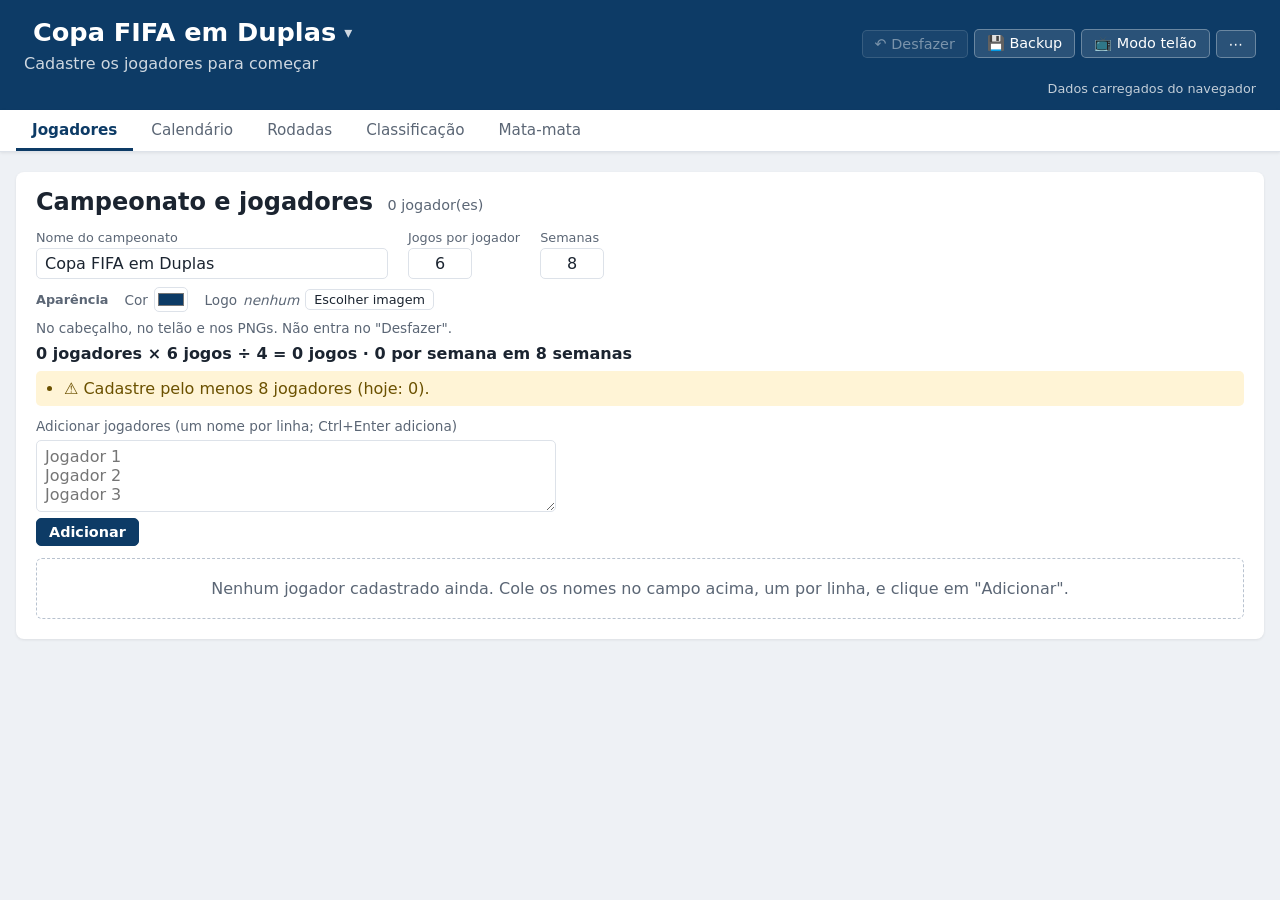
==== index.html @ f1e504e2 "Add per-edition appearance (color and logo) and championship templates Co-Authored-By: Claude Opus 5" ====
<!DOCTYPE html>
<html lang="pt-BR">
<head>
  <meta charset="UTF-8">
  <meta name="viewport" content="width=device-width, initial-scale=1">
  <title>Copa FIFA em Duplas</title>
  <link rel="stylesheet" href="css/style.css">
</head>
<body>
  <header class="topo">
    <img id="logo-campeonato" class="logo-campeonato" alt="" hidden>
    <div class="topo-titulo">
      <details class="menu menu-campeonatos" id="menu-campeonatos">
        <summary title="Trocar de campeonato, criar um novo ou gerenciar os guardados">
          <h1 id="titulo-campeonato">Copa FIFA em Duplas</h1><span class="seta" aria-hidden="true">▾</span>
        </summary>
        <div class="menu-itens" id="itens-campeonatos"></div>
      </details>
      <p class="subtitulo" id="subtitulo-campeonato"></p>
    </div>
    <nav class="barra-acoes" aria-label="Ações">
      <button type="button" id="btn-desfazer" title="Desfazer a última alteração (Ctrl+Z)">↶ Desfazer</button>
      <details class="menu" id="menu-backup">
        <summary title="Exportar ou importar o backup em JSON">💾 Backup</summary>
        <div class="menu-itens">
          <button type="button" id="btn-exportar" title="Baixar um backup em JSON">⬇ Exportar backup (JSON)</button>
          <button type="button" id="btn-importar" title="Restaurar um backup em JSON ou criar um campeonato a partir de um modelo">⬆ Importar backup (JSON)</button>
        </div>
      </details>
      <input type="file" id="arquivo-importar" accept=".json,application/json" hidden>
      <button type="button" id="btn-telao" title="Tela cheia para a TV, alternando as telas a cada 15 s">📺 Modo telão</button>
      <details class="menu" id="menu-mais">
        <summary title="Mais ações" aria-label="Mais ações">⋯</summary>
        <div class="menu-itens">
          <button type="button" id="btn-png-classificacao" title="Baixar a classificação como imagem (1080 px) para o grupo">🖼 PNG da classificação</button>
          <button type="button" id="btn-png-mata-mata" title="Baixar o chaveamento como imagem (1080 px) para o grupo">🖼 PNG do mata-mata</button>
          <hr>
          <button type="button" id="btn-resetar" class="perigo" title="Apagar o campeonato inteiro e começar de novo">⟲ Resetar campeonato</button>
        </div>
      </details>
    </nav>
    <p id="status-salvamento" class="status-salvamento" aria-live="polite"></p>
  </header>

  <nav class="abas" aria-label="Etapas do campeonato">
    <div class="abas-lista" role="tablist">
      <button type="button" role="tab" class="aba-btn" id="aba-btn-jogadores" aria-controls="aba-jogadores" data-aba="jogadores" title="Atalho: tecla 1">
        Jogadores<span class="indicador" id="indicador-jogadores"></span></button>
      <button type="button" role="tab" class="aba-btn" id="aba-btn-calendario" aria-controls="aba-calendario" data-aba="calendario" title="Atalho: tecla 2">
        Calendário<span class="indicador" id="indicador-calendario"></span></button>
      <button type="button" role="tab" class="aba-btn" id="aba-btn-rodadas" aria-controls="aba-rodadas" data-aba="rodadas" title="Atalho: tecla 3">
        Rodadas<span class="indicador" id="indicador-rodadas"></span></button>
      <button type="button" role="tab" class="aba-btn" id="aba-btn-classificacao" aria-controls="aba-classificacao" data-aba="classificacao" title="Atalho: tecla 4">
        Classificação<span class="indicador" id="indicador-classificacao"></span></button>
      <button type="button" role="tab" class="aba-btn" id="aba-btn-mata-mata" aria-controls="aba-mata-mata" data-aba="mata-mata" title="Atalho: tecla 5">
        Mata-mata<span class="indicador" id="indicador-mata-mata"></span></button>
    </div>
  </nav>

  <div id="avisos" class="avisos" aria-live="assertive"></div>
  <div id="lembrete-backup" class="lembrete-backup" hidden></div>

  <main class="painel">
    <section id="aba-jogadores" class="aba" role="tabpanel" aria-labelledby="aba-btn-jogadores" hidden>
      <section id="tela-jogadores" class="tela">
        <div class="tela-cabecalho">
          <h2>Campeonato e jogadores <span id="resumo-jogadores" class="contador"></span></h2>
        </div>
        <div id="conteudo-jogadores"></div>
      </section>
    </section>

    <section id="aba-calendario" class="aba" role="tabpanel" aria-labelledby="aba-btn-calendario" hidden>
      <section id="tela-calendario" class="tela">
        <div class="tela-cabecalho">
          <h2>Calendário <span id="resumo-calendario" class="contador"></span></h2>
        </div>
        <div id="conteudo-calendario"></div>
      </section>
    </section>

    <section id="aba-rodadas" class="aba aba-rodadas" role="tabpanel" aria-labelledby="aba-btn-rodadas" hidden>
      <section id="tela-jogos" class="tela">
        <div class="tela-cabecalho">
          <h2>Rodadas <span id="contador-jogos" class="contador"></span></h2>
          <p class="legenda">
            Digite o placar e aperte Tab/Enter. 0×0 conta empate, mas vale 0 ponto. "Anular" fecha um jogo sem efeito
            (ex.: W.O. das duas duplas).
          </p>
        </div>
        <div id="navegacao-semanas"></div>
        <div id="lista-jogos" class="lista-jogos"></div>
        <div id="agenda-jogador"></div>
      </section>
      <aside id="painel-top" class="tela painel-top" aria-label="Classificação ao vivo" hidden></aside>
    </section>

    <section id="aba-classificacao" class="aba aba-classificacao" role="tabpanel" aria-labelledby="aba-btn-classificacao" hidden>
      <section id="tela-classificacao" class="tela">
        <div class="tela-cabecalho">
          <h2>Classificação <span id="rotulo-classificacao" class="contador"></span></h2>
          <div id="controle-classificacao"></div>
          <p class="legenda">
            <span class="amostra-classificado"></span> Top 8 vai para a fase final
            · ▲▼ variação em relação à semana anterior
            · ⚖️ empate técnico: use ↑↓ para definir a ordem (confronto direto/sorteio)
          </p>
        </div>
        <div class="tabela-rolagem">
          <table class="classificacao">
            <thead>
              <tr>
                <th class="col-pos">Pos</th>
                <th class="col-var"></th>
                <th class="col-jogador">Jogador</th>
                <th title="Pontos">Pts</th>
                <th title="Vitórias">V</th>
                <th title="Empates">E</th>
                <th title="Derrotas">D</th>
                <th title="Gols pró">GP</th>
                <th title="Gols contra">GC</th>
                <th title="Saldo de gols">SG</th>
                <th title="Jogos disputados">Jogos</th>
              </tr>
            </thead>
            <tbody id="corpo-classificacao"></tbody>
          </table>
        </div>
      </section>

      <section id="tela-em-jogo" class="tela">
        <div class="tela-cabecalho">
          <h2>O que está em jogo <span id="resumo-em-jogo" class="contador"></span></h2>
          <p class="legenda">
            Considera todos os resultados possíveis dos jogos pendentes (vitória, empate com gols, 0×0, derrota),
            comparando pontos e vitórias. Saldo e gols pró só contam entre quem já não joga mais.
          </p>
        </div>
        <div id="conteudo-em-jogo" class="colunas-em-jogo"></div>
      </section>
    </section>

    <section id="aba-campeonatos" class="aba" aria-labelledby="titulo-tela-campeonatos" hidden>
      <section id="tela-campeonatos" class="tela">
        <div class="tela-cabecalho">
          <h2 id="titulo-tela-campeonatos">Campeonatos <span id="resumo-campeonatos" class="contador"></span></h2>
          <p class="legenda">
            Cada edição guarda os seus jogadores, calendário, placares, mata-mata e desfazer. O campeonato aberto vale
            para todas as janelas do app neste navegador (inclusive o telão). Para passar a outra pessoa, exporte o backup.
          </p>
        </div>
        <div id="conteudo-campeonatos"></div>
      </section>
    </section>

    <section id="aba-mata-mata" class="aba" role="tabpanel" aria-labelledby="aba-btn-mata-mata" hidden>
      <section id="tela-mata-mata" class="tela">
        <div class="tela-cabecalho">
          <h2>Mata-mata</h2>
          <p class="legenda">
            Semi 1 = 1º+8º × 2º+7º · Semi 2 = 3º+6º × 4º+5º · sem empate: prorrogação e, se preciso, pênaltis
            · final em melhor de 3 · ✎ troca uma dupla (surpresa da final). Não altera a classificação.
          </p>
        </div>
        <div id="conteudo-mata-mata"></div>
      </section>
    </section>
  </main>

  <div id="telao" class="telao" hidden></div>

  <!-- Scripts clássicos (sem módulos) para funcionar em file://. A ordem importa. -->
  <script src="js/regras.js"></script>
  <script src="js/estado.js"></script>
  <script src="js/campeonatos.js"></script>
  <script src="js/util.js"></script>
  <script src="js/exportar.js"></script>
  <script src="js/telao.js"></script>
  <script src="js/telas/jogadores.js"></script>
  <script src="js/telas/calendario.js"></script>
  <script src="js/telas/rodadas.js"></script>
  <script src="js/telas/classificacao.js"></script>
  <script src="js/telas/em-jogo.js"></script>
  <script src="js/telas/mata-mata.js"></script>
  <script src="js/telas/campeonatos.js"></script>
  <script src="js/ui.js"></script>
</body>
</html>
---- css/style.css ----
/* Cores do app (o telão tem as suas, mais abaixo). O tema escuro segue a configuração do sistema. */
:root {
  color-scheme: light dark;
  --fundo: #eef1f5;
  --superficie: #ffffff;
  --superficie-2: #f1f3f6;      /* campos desabilitados, editor, cartões neutros */
  --superficie-hover: #e9eef5;
  --texto: #1b2430;
  --texto-suave: #5b6675;
  --borda: #dde2e9;
  --borda-forte: #b8c2cf;
  --topo: #0d3b66;              /* fundo do cabeçalho */
  --primaria: #0d3b66;          /* fundo dos botões principais (texto branco) */
  --primaria-hover: #155a99;
  --destaque: #0d3b66;          /* aba ativa, contornos de foco */
  --classificado: #e3f5e8;
  --classificado-borda: #2e9e4a;
  --sobe: #1f8a3d;
  --desce: #c62828;
  --ambar: #c9a227;
  --ambar-texto: #7d6200;
  --alerta-fundo: #fff4d6;
  --alerta-texto: #6b5100;
  --tag-fundo: #ffe8a3;
  --erro-fundo: #fdecec;
  --info-fundo: #dfeafb;
  --info-texto: #1d4f91;
  --manual-fundo: #e8defc;
  --manual-texto: #4b2a8f;
  --lancado-fundo: #fafdfb;
  --garantido-fundo: #eef9f1;
  --disputa-fundo: #fffaeb;
  --disputa-borda: #f0e2b0;
  --eliminado-fundo: #f6f7f9;
  --ouro-fundo: #fff6d1;
  --ouro-borda: #e6c34a;
  --bronze-fundo: #f8eadf;
  --bronze-borda: #d4a57c;
  --completa-texto: #145a26;
  --aviso-fundo: #1b2430;
  --sombra: rgba(0, 0, 0, .08);
  --veu: rgba(15, 23, 32, .45); /* fundo atrás da janela de confirmação */
}

@media (prefers-color-scheme: dark) {
  :root {
    --fundo: #0f141b;
    --superficie: #18202b;
    --superficie-2: #212b37;
    --superficie-hover: #263242;
    --texto: #e6ebf1;
    --texto-suave: #9eabba;
    --borda: #2d3948;
    --borda-forte: #485870;
    --topo: #0b1f33;
    --primaria: #2b68ab;
    --primaria-hover: #3579c2;
    --destaque: #82b8f2;
    --classificado: #17331f;
    --classificado-borda: #3fbf68;
    --sobe: #5fd38a;
    --desce: #ff7b7b;
    --ambar: #c9a227;
    --ambar-texto: #e3bd45;
    --alerta-fundo: #352d12;
    --alerta-texto: #f3d98a;
    --tag-fundo: #4a3d10;
    --erro-fundo: #4a1f22;
    --info-fundo: #1c3150;
    --info-texto: #a3c8f7;
    --manual-fundo: #30264f;
    --manual-texto: #cfbcff;
    --lancado-fundo: #16261c;
    --garantido-fundo: #15281c;
    --disputa-fundo: #2a2513;
    --disputa-borda: #5a4c1c;
    --eliminado-fundo: #1b222c;
    --ouro-fundo: #3a3112;
    --ouro-borda: #c9a227;
    --bronze-fundo: #3a2a1c;
    --bronze-borda: #b0805a;
    --completa-texto: #8fe0aa;
    --aviso-fundo: #2d3948;
    --sombra: rgba(0, 0, 0, .4);
    --veu: rgba(0, 0, 0, .6);
  }
}

* { box-sizing: border-box; }

body {
  margin: 0;
  font-family: "Segoe UI", system-ui, sans-serif;
  background: var(--fundo);
  color: var(--texto);
}

.topo {
  background: var(--topo);
  color: #fff;
  padding: 14px 24px;
  display: flex;
  flex-wrap: wrap;
  align-items: center;
  gap: 8px 24px;
}
.logo-campeonato { height: 52px; width: auto; max-width: 120px; object-fit: contain; }
.logo-campeonato[hidden] { display: none; }
.topo-titulo { flex: 1 1 auto; }
.topo h1 { margin: 0; font-size: 1.6rem; }
.topo h1 span { font-weight: 400; opacity: .8; }
.subtitulo { margin: 4px 0 0; opacity: .8; }

main.painel {
  max-width: 1500px;
  margin: 0 auto;
  padding: 20px 16px 40px;
}

/* ---------- abas ---------- */

.abas {
  position: sticky;
  top: 0;
  z-index: 5;
  background: var(--superficie);
  border-bottom: 1px solid var(--borda);
  box-shadow: 0 1px 3px var(--sombra);
}
.abas-lista { max-width: 1500px; margin: 0 auto; padding: 0 16px; display: flex; gap: 2px; overflow-x: auto; }
button.aba-btn {
  padding: 11px 16px 9px;
  border: none;
  border-bottom: 3px solid transparent;
  border-radius: 0;
  background: transparent;
  color: var(--texto-suave);
  font-size: .95rem;
  white-space: nowrap;
}
button.aba-btn:hover:not(:disabled) { background: var(--superficie-hover); border-color: transparent; color: var(--texto); }
button.aba-btn[aria-selected="true"] { color: var(--destaque); border-bottom-color: var(--destaque); font-weight: 600; }
button.aba-btn:focus-visible { outline: 2px solid var(--destaque); outline-offset: -2px; }
.indicador {
  margin-left: 6px;
  padding: 0 6px;
  border-radius: 8px;
  background: var(--fundo);
  font-size: .75rem;
  font-weight: 600;
  color: var(--texto-suave);
}
.indicador:empty { display: none; }

.aba { display: grid; grid-template-columns: minmax(0, 1fr); gap: 20px; align-items: start; }
.aba[hidden] { display: none; }

/* Rodadas: jogos + top 8 ao vivo ao lado (embaixo em telas estreitas). */
@media (min-width: 1100px) {
  .aba-rodadas { grid-template-columns: minmax(0, 1fr) 300px; }
  .painel-top { position: sticky; top: 64px; }
}
@media (min-width: 1200px) {
  .aba-classificacao { grid-template-columns: minmax(420px, 5fr) minmax(0, 6fr); }
}

.painel-top h3 { margin: 0 0 8px; font-size: 1rem; }
.painel-top[hidden] { display: none; }
.tabela-top { width: 100%; border-collapse: collapse; font-size: .88rem; font-variant-numeric: tabular-nums; margin-bottom: 8px; }
.tabela-top th, .tabela-top td { padding: 4px 6px; text-align: center; border-bottom: 1px solid var(--borda); white-space: nowrap; }
.tabela-top th { font-size: .72rem; text-transform: uppercase; color: var(--texto-suave); }
.tabela-top .col-jogador { text-align: left; width: 100%; max-width: 0; overflow: hidden; text-overflow: ellipsis; }
.tabela-top .col-pos { font-weight: 600; }
.tabela-top .col-pts { font-weight: 700; }
.tabela-top tr.classificado td { background: var(--classificado); }
.tabela-top tr.classificado td:first-child { box-shadow: inset 3px 0 0 var(--classificado-borda); }
.tabela-top tr.linha-corte td { border-bottom: 2px solid var(--classificado-borda); }
.tabela-top tr.perseguidor td { color: var(--texto-suave); }

.tela {
  background: var(--superficie);
  border-radius: 8px;
  box-shadow: 0 1px 3px var(--sombra);
  padding: 16px 20px 20px;
}
.tela-cabecalho h2 { margin: 0 0 4px; }
.legenda { margin: 0 0 12px; font-size: .85rem; color: var(--texto-suave); }
.amostra-classificado {
  display: inline-block;
  width: 12px; height: 12px;
  vertical-align: -1px;
  background: var(--classificado);
  border-left: 3px solid var(--classificado-borda);
}

.tabela-rolagem { overflow-x: auto; }

table.classificacao {
  width: 100%;
  border-collapse: collapse;
  font-variant-numeric: tabular-nums;
}
.classificacao th,
.classificacao td {
  padding: 6px 8px;
  text-align: center;
  border-bottom: 1px solid var(--borda);
  white-space: nowrap;
}
.classificacao th {
  font-size: .8rem;
  text-transform: uppercase;
  color: var(--texto-suave);
  cursor: default;
}
.classificacao .col-jogador { text-align: left; width: 100%; }
.classificacao .col-pos { font-weight: 600; }
.classificacao .col-pts { font-weight: 700; }
.classificacao .col-var { font-size: .8rem; width: 40px; }
.classificacao .sobe { color: var(--sobe); }
.classificacao .desce { color: var(--desce); }

.classificacao tr.classificado td { background: var(--classificado); }
.classificacao tr.classificado td:first-child { box-shadow: inset 3px 0 0 var(--classificado-borda); }
.classificacao tr.linha-corte td { border-bottom: 2px solid var(--classificado-borda); }

.empate { margin-left: 6px; cursor: help; }
.empate.provisorio { filter: grayscale(1); opacity: .7; }

/* ---------- botões e barra de ações ---------- */

button {
  font: inherit;
  font-size: .9rem;
  padding: 5px 12px;
  border: 1px solid var(--borda);
  border-radius: 5px;
  background: var(--superficie);
  color: var(--texto);
  cursor: pointer;
}
button:hover:not(:disabled) { background: var(--superficie-hover); border-color: var(--borda-forte); }
button:disabled { opacity: .45; cursor: default; }
button.discreto { background: transparent; }
button.perigo { color: var(--desce); }

.barra-acoes { display: flex; flex-wrap: wrap; align-items: center; gap: 6px; }
.barra-acoes > button, .menu > summary {
  font-size: .9rem;
  padding: 5px 12px;
  border: 1px solid rgba(255, 255, 255, .3);
  border-radius: 5px;
  background: rgba(255, 255, 255, .12);
  color: #fff;
  cursor: pointer;
}
.barra-acoes > button:hover:not(:disabled), .menu > summary:hover { background: rgba(255, 255, 255, .25); border-color: #fff; }
.menu > summary:focus-visible, .barra-acoes > button:focus-visible { outline: 2px solid #fff; outline-offset: 1px; }

/* Menus do cabeçalho: <details> com a lista por cima do conteúdo. */
.menu { position: relative; }
.menu > summary { list-style: none; user-select: none; }
.menu > summary::-webkit-details-marker { display: none; }
.menu[open] > summary { background: rgba(255, 255, 255, .25); border-color: #fff; }
.menu-itens {
  position: absolute;
  right: 0;
  top: calc(100% + 4px);
  z-index: 20;
  min-width: 230px;
  display: flex;
  flex-direction: column;
  padding: 4px;
  border: 1px solid var(--borda);
  border-radius: 6px;
  background: var(--superficie);
  box-shadow: 0 6px 18px rgba(0, 0, 0, .18);
}
.menu-itens button { border: none; background: transparent; text-align: left; padding: 7px 10px; }
.menu-itens button:hover:not(:disabled) { background: var(--superficie-hover); }
.menu-itens hr { width: 100%; margin: 4px 0; border: none; border-top: 1px solid var(--borda); }
/* Tela estreita: os botões quebram linha e o menu pode ficar à esquerda; a lista ocupa a largura do cabeçalho. */
@media (max-width: 600px) {
  .topo { position: relative; }
  .menu { position: static; }
  .menu-itens { left: 16px; right: 16px; top: auto; margin-top: 4px; }
}

/* Seletor de campeonatos: o título do cabeçalho abre a lista de edições. */
.menu-campeonatos { display: inline-block; max-width: 100%; }
.menu-campeonatos > summary {
  display: flex; align-items: center; gap: 8px; max-width: 100%;
  padding: 2px 8px; font-size: inherit; border-color: transparent; background: transparent;
}
.menu-campeonatos h1 { overflow: hidden; text-overflow: ellipsis; white-space: nowrap; }
.menu-campeonatos .seta { font-size: 1rem; opacity: .8; }
.menu-campeonatos .menu-itens {
  left: 0; right: auto; min-width: 300px; max-width: min(460px, calc(100vw - 32px));
  max-height: 70vh; overflow-y: auto; color: var(--texto);
}
.menu-rotulo { margin: 4px 10px 2px; font-size: .75rem; text-transform: uppercase; letter-spacing: .05em; color: var(--texto-suave); }
.menu-itens button.item-edicao { display: grid; grid-template-columns: 1.2em 1fr; column-gap: 6px; }
.item-edicao .edicao-nome { overflow-wrap: anywhere; }
.item-edicao small { grid-column: 2; color: var(--texto-suave); }
.item-edicao.edicao-ativa { font-weight: 600; }
.marca-ativa { color: var(--sobe); }
@media (max-width: 600px) {
  .menu-campeonatos .menu-itens { left: 16px; right: 16px; min-width: 0; max-width: none; }
}

.status-salvamento { flex-basis: 100%; margin: 0; font-size: .8rem; opacity: .75; text-align: right; }
.status-salvamento.erro { opacity: 1; color: #ffd166; font-weight: 600; }

.avisos {
  position: fixed;
  right: 16px;
  bottom: 16px;
  display: flex;
  flex-direction: column;
  gap: 8px;
  z-index: 10;
  max-width: min(420px, calc(100vw - 32px));
}
.aviso {
  padding: 10px 14px;
  border-radius: 6px;
  background: var(--aviso-fundo);
  color: #fff;
  box-shadow: 0 4px 12px rgba(0, 0, 0, .2);
  font-size: .9rem;
}
.aviso.erro { background: var(--desce); }

.contador { font-size: .9rem; font-weight: 400; color: var(--texto-suave); margin-left: 6px; }

/* ---------- rodadas (jogos da semana) ---------- */

/* No notebook, a semana inteira cabe em duas colunas. */
.lista-jogos { display: grid; grid-template-columns: repeat(auto-fill, minmax(min(100%, 400px), 1fr)); gap: 10px; align-items: start; }

.jogo {
  border: 1px solid var(--borda);
  border-left: 5px solid var(--ambar);
  border-radius: 6px;
  padding: 8px 12px 10px;
}
.jogo.lancado { border-left-color: var(--classificado-borda); background: var(--lancado-fundo); }

.jogo-topo { display: flex; gap: 10px; align-items: baseline; font-size: .8rem; color: var(--texto-suave); }
.jogo-numero { font-weight: 700; color: var(--texto); }
.jogo-topo .status { margin-left: auto; font-weight: 600; color: var(--ambar-texto); }
.jogo.lancado .jogo-topo .status { color: var(--sobe); }

.jogo-placar {
  display: grid;
  grid-template-columns: 1fr auto 1fr;
  align-items: center;
  gap: 12px;
  margin: 8px 0;
}
.dupla { display: flex; flex-direction: column; gap: 2px; padding: 4px 8px; border-radius: 5px; }
.dupla.d1 { align-items: flex-end; text-align: right; }
.dupla.d2 { align-items: flex-start; }
.dupla.vencedora { background: var(--classificado); font-weight: 700; }
.dupla.perdedora { color: var(--texto-suave); }
.dupla.empate { background: var(--superficie-2); }
.dupla.anulada { color: var(--texto-suave); font-style: italic; }

.placar { display: flex; align-items: center; gap: 6px; }
.placar .x { color: var(--texto-suave); }
input.gols {
  width: 2.6em;
  padding: 4px;
  font: inherit;
  font-size: 1.3rem;
  font-weight: 700;
  text-align: center;
  border: 1px solid var(--borda-forte);
  border-radius: 5px;
}
input.gols:focus { outline: 2px solid var(--destaque); outline-offset: 1px; }
input.gols:disabled { background: var(--superficie-2); color: var(--texto-suave); }
input.gols.invalido { border-color: var(--desce); background: var(--erro-fundo); }

.tag-repete {
  display: inline-block;
  padding: 0 5px;
  border-radius: 8px;
  background: var(--tag-fundo);
  color: var(--alerta-texto);
  font-size: .7rem;
  font-weight: 700;
  vertical-align: 1px;
  cursor: help;
}

.jogo-acoes { display: flex; flex-wrap: wrap; justify-content: center; align-items: center; gap: 6px; }
.jogo-acoes .pergunta { font-size: .85rem; font-weight: 600; }

/* ---------- controle de desempate manual ---------- */

.controle-desempate { margin-left: 6px; display: inline-flex; gap: 2px; vertical-align: 1px; }
.controle-desempate button { padding: 0 6px; font-size: .8rem; line-height: 1.4; }
.controle-desempate button.confirmar { color: var(--sobe); }
.classificacao tr.em-empate td.col-jogador { font-style: italic; }

/* ---------- o que está em jogo ---------- */

.colunas-em-jogo {
  display: grid;
  grid-template-columns: minmax(0, 1fr) minmax(0, 2fr) minmax(0, 1fr);
  gap: 16px;
  align-items: start;
}
@media (max-width: 900px) {
  .colunas-em-jogo { grid-template-columns: minmax(0, 1fr); }
}
.coluna-em-jogo { border-radius: 6px; padding: 10px 12px; border-top: 4px solid; }
.coluna-em-jogo.garantido { background: var(--garantido-fundo); border-color: var(--classificado-borda); }
.coluna-em-jogo.disputa { background: var(--disputa-fundo); border-color: var(--ambar); }
.coluna-em-jogo.eliminado { background: var(--eliminado-fundo); border-color: var(--borda-forte); }
.coluna-em-jogo h3 { margin: 0 0 8px; font-size: 1rem; }
.coluna-em-jogo .contagem { color: var(--texto-suave); font-weight: 400; }
.coluna-em-jogo ul { list-style: none; margin: 0; padding: 0; }
.coluna-em-jogo.disputa ul { display: grid; grid-template-columns: repeat(auto-fill, minmax(260px, 1fr)); gap: 6px; }

.item-em-jogo { padding: 4px 0; }
.coluna-em-jogo.disputa .item-em-jogo { background: var(--superficie); border: 1px solid var(--disputa-borda); border-radius: 5px; padding: 6px 8px; }
.linha-item { display: flex; align-items: baseline; gap: 6px; }
.pos-item { font-size: .75rem; color: var(--texto-suave); min-width: 26px; }
.nome-item { font-weight: 600; }
.pts-item { margin-left: auto; font-size: .8rem; color: var(--texto-suave); white-space: nowrap; }
.item-em-jogo.eliminado .nome-item { font-weight: 400; color: var(--texto-suave); }
.proximo-jogo, .nao-joga { font-size: .8rem; margin: 2px 0 0 32px; }
.proximo-jogo .tag-repete { margin-left: 4px; }
.nao-joga { color: var(--desce); font-weight: 600; }
.marcas { margin: 3px 0 0 32px; display: flex; flex-wrap: wrap; gap: 4px; }
.tag-saldo {
  padding: 0 6px;
  border-radius: 8px;
  background: var(--info-fundo);
  color: var(--info-texto);
  font-size: .7rem;
  font-weight: 700;
  cursor: help;
}

/* ---------- mata-mata ---------- */

button.primario { background: var(--primaria); color: #fff; border-color: var(--primaria); font-weight: 600; }
button.primario:hover:not(:disabled) { background: var(--primaria-hover); border-color: var(--primaria-hover); }
button.perigo-forte { background: var(--desce); color: #fff; border-color: var(--desce); font-weight: 600; }
button.perigo-forte:hover:not(:disabled) { background: var(--desce); border-color: var(--desce); filter: brightness(1.1); }

/* ---------- foco, campos e telas vazias ---------- */

button:focus-visible, select:focus-visible, summary:focus-visible, a:focus-visible {
  outline: 2px solid var(--destaque);
  outline-offset: 2px;
}
input, select, textarea { background: var(--superficie); color: var(--texto); }
select { border: 1px solid var(--borda); border-radius: 5px; }

.vazio {
  display: flex;
  flex-direction: column;
  align-items: center;
  gap: 10px;
  padding: 20px 16px;
  border: 1px dashed var(--borda-forte);
  border-radius: 6px;
  color: var(--texto-suave);
  text-align: center;
}
.vazio p { margin: 0; }
.lista-jogos > .vazio { grid-column: 1 / -1; }
.celula-vazia { padding: 12px 0 !important; white-space: normal !important; }
.tudo-certo button { margin-left: 10px; }

/* ---------- janela de confirmação ---------- */

dialog.dialogo {
  width: min(480px, calc(100vw - 32px));
  padding: 20px 22px 16px;
  border: 1px solid var(--borda);
  border-radius: 10px;
  background: var(--superficie);
  color: var(--texto);
  box-shadow: 0 12px 40px rgba(0, 0, 0, .3);
}
dialog.dialogo::backdrop { background: var(--veu); }
.dialogo h2 { margin: 0 0 10px; font-size: 1.2rem; }
.dialogo-texto p { margin: 0 0 10px; line-height: 1.45; }
.dialogo-texto ul { margin: 0 0 10px; padding: 8px 12px 8px 28px; border-radius: 5px; background: var(--alerta-fundo); color: var(--alerta-texto); }
.dialogo-acoes { display: flex; flex-wrap: wrap; justify-content: flex-end; gap: 8px; margin-top: 16px; }
.dialogo-acoes button { padding: 7px 16px; }
.dialogo-acoes .dialogo-extra { margin-right: auto; } /* ex.: "Exportar backup antes", à esquerda */

/* ---------- campeonatos (edições) ---------- */

.acoes-campeonatos { margin: 4px 0 12px; display: flex; flex-wrap: wrap; gap: 8px; }
.lista-campeonatos { list-style: none; margin: 0; padding: 0; display: flex; flex-direction: column; gap: 8px; }
.item-campeonato {
  display: flex; flex-wrap: wrap; align-items: center; gap: 8px 16px;
  padding: 10px 14px; border: 1px solid var(--borda); border-radius: 6px; background: var(--superficie);
}
.item-campeonato.ativo { border-color: var(--destaque); box-shadow: inset 3px 0 0 var(--destaque); }
.item-campeonato-texto { flex: 1 1 260px; min-width: 0; display: flex; flex-direction: column; gap: 2px; }
.titulo-edicao { font-weight: 600; overflow-wrap: anywhere; }
.item-campeonato .situacao { font-size: .85rem; color: var(--texto-suave); }
.item-campeonato .situacao.etapa-campeoes { color: var(--ambar-texto); }
.item-campeonato .situacao.etapa-invalido { color: var(--desce); }
.item-campeonato-acoes { display: flex; flex-wrap: wrap; gap: 6px; }
.tag-ativo {
  margin-left: 8px; padding: 1px 7px; border-radius: 10px;
  font-size: .75rem; font-weight: 600; background: var(--info-fundo); color: var(--info-texto);
}
.lista-campeonatos.arquivados .item-campeonato { background: var(--superficie-2); }
.titulo-arquivados { margin: 20px 0 8px; font-size: 1rem; color: var(--texto-suave); }
.espaco-usado { margin: 20px 0 0; font-size: .85rem; color: var(--texto-suave); }
.espaco-usado.cheio { padding: 6px 10px; border-radius: 5px; background: var(--alerta-fundo); color: var(--alerta-texto); }
button.mini { padding: 2px 8px; font-size: .8rem; }

.alerta {
  padding: 8px 12px;
  border-radius: 5px;
  background: var(--alerta-fundo);
  color: var(--alerta-texto);
  font-size: .9rem;
}
.alerta button { margin-left: 6px; }

.gerar-chave .previa { margin: 4px 0 12px; }
.gerar-chave .previa li { margin: 2px 0; }
.avisos-chave { margin: 0 0 12px; padding: 8px 12px 8px 28px; background: var(--alerta-fundo); border-radius: 5px; color: var(--alerta-texto); }
.tudo-certo { color: var(--sobe); font-weight: 600; }

.barra-mata-mata { display: flex; flex-wrap: wrap; align-items: center; justify-content: flex-end; gap: 8px; margin-bottom: 12px; }
.barra-mata-mata .alerta { flex: 1 1 400px; }

.chave {
  display: grid;
  grid-template-columns: repeat(auto-fit, minmax(300px, 1fr));
  gap: 20px;
  align-items: start;
}
.coluna-chave h3 { margin: 0 0 8px; font-size: .95rem; text-transform: uppercase; color: var(--texto-suave); letter-spacing: .03em; }
.coluna-chave h3:not(:first-child) { margin-top: 16px; }
.coluna-chave .confronto + .confronto { margin-top: 12px; }

.confronto {
  border: 1px solid var(--borda);
  border-left: 5px solid var(--ambar);
  border-radius: 6px;
  padding: 8px 12px 10px;
  display: flex;
  flex-direction: column;
  gap: 6px;
}
.confronto.decidido { border-left-color: var(--classificado-borda); }
.confronto.decidido .jogo-topo .status { color: var(--sobe); }

.dupla-mm, .editor-dupla {
  display: flex;
  flex-wrap: wrap;
  align-items: center;
  gap: 4px 8px;
  padding: 4px 8px;
  border-radius: 5px;
}
.dupla-mm .nomes { font-weight: 600; }
.dupla-mm .a-definir, .a-definir { color: var(--texto-suave); font-style: italic; font-weight: 400; }
.dupla-mm.vencedora { background: var(--classificado); }
.dupla-mm.perdedora .nomes { color: var(--texto-suave); font-weight: 400; }
.dupla-mm button { margin-left: auto; }
.rotulo-lado { font-size: .75rem; color: var(--texto-suave); min-width: 52px; }
.origem-dupla { font-size: .75rem; color: var(--texto-suave); }
.tag-manual {
  padding: 0 6px;
  border-radius: 8px;
  background: var(--manual-fundo);
  color: var(--manual-texto);
  font-size: .7rem;
  font-weight: 700;
  cursor: help;
}
.tag-vence { color: var(--sobe); font-size: .8rem; font-weight: 700; }
.editor-dupla { background: var(--superficie-2); }
.editor-dupla select { font: inherit; font-size: .85rem; padding: 2px 4px; max-width: 170px; }

.placar-serie { font-weight: 700; padding: 0 8px; }

.partidas { display: flex; flex-direction: column; gap: 8px; }
.partida { border-top: 1px dashed var(--borda); padding-top: 6px; }
.titulo-partida { font-size: .8rem; font-weight: 700; color: var(--texto-suave); margin-bottom: 2px; }
.linha-placar { display: flex; align-items: center; gap: 6px; margin: 3px 0; padding-left: 8px; }
.rotulo-etapa { font-size: .8rem; color: var(--texto-suave); width: 96px; }
.linha-placar.etapa-prorrogacao .rotulo-etapa,
.linha-placar.etapa-penaltis .rotulo-etapa { color: var(--ambar-texto); font-weight: 600; }
input.gols.mini { width: 2.4em; font-size: 1.05rem; padding: 2px; }
.resultado-partida { font-size: .85rem; font-weight: 600; color: var(--sobe); padding-left: 8px; }
.resultado-partida.pendente { color: var(--ambar-texto); }
.resultado-partida.erro { color: var(--desce); }

.podio { display: flex; flex-direction: column; gap: 10px; }
.degrau {
  display: flex;
  align-items: center;
  gap: 12px;
  padding: 10px 14px;
  border-radius: 8px;
  border: 1px solid var(--borda);
}
.degrau .medalha { font-size: 2rem; line-height: 1; }
.degrau .titulo-degrau { font-size: .75rem; text-transform: uppercase; color: var(--texto-suave); font-weight: 700; }
.degrau .nome-podio { font-weight: 700; font-size: 1.05rem; }
.degrau.ouro:not(.vazio) { background: var(--ouro-fundo); border-color: var(--ouro-borda); }
.degrau.ouro:not(.vazio) .nome-podio { font-size: 1.3rem; }
.degrau.prata:not(.vazio) { background: var(--superficie-2); border-color: var(--borda-forte); }
.degrau.bronze:not(.vazio) { background: var(--bronze-fundo); border-color: var(--bronze-borda); }

/* ---------- modo telão ----------
   Tema escuro e medidas em vh: numa TV 1080p, 1vh = 10,8 px. */

body.telao-ativo { overflow: hidden; }

.telao {
  --telao-fundo: #0b1f33;
  --telao-texto: #f4f7fb;
  --telao-suave: #9fb3c8;
  --telao-verde: #4fc27a;
  --telao-verde-claro: #7ee2a0;
  --telao-ambar: #e0b83a;
  position: fixed;
  inset: 0;
  z-index: 100;
  display: flex;
  flex-direction: column;
  background: var(--telao-fundo);
  color: var(--telao-texto);
  font-size: 2.8vh;
  cursor: none;
}
.telao[hidden] { display: none; }
.telao.controles-visiveis, .telao.pausado { cursor: default; }

.telao-topo {
  display: flex;
  align-items: center;
  gap: 2vw;
  padding: 1.6vh 3vw 1.2vh;
}
.telao-logo { height: 6vh; width: auto; max-width: 14vw; object-fit: contain; }
.telao-topo .marca { font-size: 2.6vh; font-weight: 700; color: #8fb8e8; }
.telao-topo .titulo { flex: 1; text-align: center; font-size: 4.4vh; font-weight: 700; }
.telao-topo .titulo small { font-size: 2.6vh; font-weight: 400; color: var(--telao-suave); }
.telao-topo .hora { font-size: 3.4vh; font-weight: 600; font-variant-numeric: tabular-nums; }
.tag-pausado {
  padding: .3vh 1vw;
  border-radius: 1vh;
  background: var(--telao-ambar);
  color: #1b2430;
  font-size: 2vh;
  font-weight: 700;
}

.telao-conteudo { flex: 1; min-height: 0; padding: 0 3vw 1.5vh; overflow: hidden; }

/* Faixa reservada para os controles: eles aparecem só aqui e nunca cobrem o conteúdo
   (nem com o telão pausado, quando ficam sempre visíveis). A barra de progresso fica no pé. */
.telao-rodape { position: relative; height: 7vh; flex: none; }
.telao-progresso { position: absolute; left: 0; right: 0; bottom: 0; height: .6vh; background: rgba(255, 255, 255, .1); }
#telao-barra { height: 100%; width: 0; background: var(--telao-verde); transition: width .25s linear; }
.telao-controles {
  position: absolute;
  left: 50%;
  bottom: .6vh;
  transform: translateX(-50%);
  display: flex;
  align-items: center;
  gap: .8vw;
  padding: 1vh 1.2vw;
  border-radius: 1.2vh;
  background: rgba(0, 0, 0, .75);
  white-space: nowrap;
  opacity: 0;
  pointer-events: none;
  transition: opacity .3s;
}
.telao.controles-visiveis .telao-controles,
.telao.pausado .telao-controles { opacity: 1; pointer-events: auto; }
.telao-controles button {
  font-size: 2vh;
  padding: .6vh 1vw;
  background: rgba(255, 255, 255, .12);
  color: #fff;
  border-color: rgba(255, 255, 255, .3);
}
.telao-controles button:hover:not(:disabled) { background: rgba(255, 255, 255, .25); border-color: #fff; }
.telao-telas { display: flex; gap: .6vw; font-size: 1.8vh; color: var(--telao-suave); margin: 0 .6vw; }
.telao-telas .ativa { color: #fff; font-weight: 700; text-decoration: underline; text-underline-offset: .5vh; }

/* Classificação: 2 colunas. A área útil (~80vh) é dividida pelo número de linhas por coluna
   (--linhas, definido em telao.js), até 5.4vh por linha: com 32 jogadores ocupa a tela; com
   poucos, as linhas não esticam (align-items: start); com muitos, encolhem e a fonte acompanha. */
.telao-duas-colunas {
  --altura-linha: min(5.4vh, calc(80vh / var(--linhas, 16)));
  display: grid;
  grid-template-columns: 1fr 1fr;
  align-items: start;
  gap: 3vw;
  height: 100%;
}
.telao-tabela { width: 100%; border-collapse: collapse; font-variant-numeric: tabular-nums; table-layout: fixed; }
.telao-tabela th {
  font-size: 1.9vh;
  font-weight: 700;
  text-transform: uppercase;
  color: var(--telao-suave);
  padding: 0 .5vw .6vh;
  text-align: center;
}
.telao-tabela td {
  height: var(--altura-linha, 5vh);
  padding: 0 .5vw;
  text-align: center;
  font-size: min(2.8vh, calc(var(--altura-linha, 5vh) * .58));
  border-bottom: 1px solid rgba(255, 255, 255, .08);
}
.telao-tabela .pos { width: 4.2vw; font-weight: 700; text-align: left; }
.telao-tabela .var { width: 3vw; font-size: 1.8vh; }
.telao-tabela .var.sobe { color: var(--telao-verde-claro); }
.telao-tabela .var.desce { color: #ff8a8a; }
.telao-tabela .nome { width: auto; text-align: left; white-space: nowrap; overflow: hidden; text-overflow: ellipsis; font-weight: 600; }
.telao-tabela th:not(.pos):not(.var):not(.nome) { width: 4.4vw; }
.telao-tabela .pts { font-weight: 800; }
.telao-tabela .empate { font-size: 2vh; }
.telao-tabela tr.classificado td { background: rgba(79, 194, 122, .2); }
.telao-tabela tr.classificado td:first-child { box-shadow: inset .6vh 0 0 var(--telao-verde); padding-left: 1vw; }
.telao-tabela tr.corte td { border-bottom: .4vh solid var(--telao-verde); }

/* Jogos da semana: uma linha por jogo (--n) */
.telao-jogos { display: grid; grid-template-rows: repeat(var(--n, 7), 1fr); gap: 1.1vh; height: 100%; }
.telao-jogo {
  display: grid;
  grid-template-columns: 13vw 1fr 15vw 1fr;
  align-items: center;
  gap: 1.5vw;
  padding: 0 2vw;
  border-radius: 1vh;
  background: rgba(255, 255, 255, .05);
  border-left: .8vh solid var(--telao-ambar);
}
.telao-jogo.lancado { border-left-color: var(--telao-verde); }
.telao-jogo.proximo { background: rgba(224, 184, 58, .16); box-shadow: inset 0 0 0 .25vh var(--telao-ambar); }
.telao-jogo .rotulo { display: flex; align-items: center; gap: .8vw; font-size: 2.4vh; color: var(--telao-suave); }
.tag-proximo {
  padding: .2vh .7vw;
  border-radius: .8vh;
  background: var(--telao-ambar);
  color: #1b2430;
  font-size: 1.7vh;
  font-weight: 800;
}
.telao-dupla { font-size: 3.4vh; white-space: nowrap; overflow: hidden; text-overflow: ellipsis; }
.telao-dupla.d1 { text-align: right; }
.telao-dupla.vencedora { color: var(--telao-verde-claro); font-weight: 700; }
.telao-dupla.perdedora { opacity: .55; }
.telao-dupla.anulada { opacity: .55; font-style: italic; }
.telao-placar {
  display: flex;
  flex-direction: column;
  align-items: center;
  font-size: 5vh;
  font-weight: 800;
  font-variant-numeric: tabular-nums;
  line-height: 1.1;
}
.telao-placar.pendente { opacity: .35; }
.telao-placar small { font-size: 1.8vh; font-weight: 700; color: var(--telao-ambar); }

/* Mata-mata */
/* minmax(0, …): nome longo vira "…" em vez de alargar a coluna para fora da tela. */
.telao-chave { display: grid; grid-template-columns: minmax(0, 1.1fr) minmax(0, 1.1fr) minmax(0, .9fr); gap: 2.5vw; height: 100%; }
.telao-chave h2 {
  margin: .6vh 0 1vh;
  font-size: 2.3vh;
  text-transform: uppercase;
  letter-spacing: .1em;
  color: var(--telao-suave);
}
.telao-chave h2:not(:first-child) { margin-top: 2.4vh; }
.telao-confronto {
  padding: 1.3vh 1.2vw 1.4vh;
  margin-bottom: 1.8vh;
  border-radius: 1.2vh;
  background: rgba(255, 255, 255, .06);
  border-left: .8vh solid var(--telao-ambar);
}
.telao-confronto.decidido { border-left-color: var(--telao-verde); }
.telao-confronto .rotulo { font-size: 1.9vh; font-weight: 700; text-transform: uppercase; color: var(--telao-suave); margin-bottom: .6vh; }
.telao-confronto .linha {
  display: flex;
  align-items: center;
  justify-content: space-between;
  gap: 1vw;
  padding: .5vh .8vw;
  border-radius: .8vh;
  font-size: 3vh;
}
.telao-confronto .linha .nomes { white-space: nowrap; overflow: hidden; text-overflow: ellipsis; }
.telao-confronto .linha.vencedora { background: rgba(79, 194, 122, .22); font-weight: 700; }
.telao-confronto .linha.perdedora { opacity: .55; }
.telao-confronto .valor { font-size: 4vh; font-weight: 800; font-variant-numeric: tabular-nums; }
.telao-confronto .a-definir { font-style: italic; color: var(--telao-suave); }
.telao-confronto sup { color: #c9b0ff; }
.telao-confronto .detalhe { font-size: 1.9vh; color: var(--telao-suave); margin-top: .6vh; padding-left: .8vw; }

.telao-podio { display: flex; flex-direction: column; gap: 1.6vh; }
.telao-degrau {
  display: flex;
  align-items: center;
  gap: 1.2vw;
  padding: 1.6vh 1.2vw;
  border-radius: 1.2vh;
  background: rgba(255, 255, 255, .06);
  border: .2vh solid rgba(255, 255, 255, .12);
}
.telao-degrau .medalha { font-size: 6vh; line-height: 1; }
.telao-degrau .titulo { font-size: 1.9vh; font-weight: 700; text-transform: uppercase; color: var(--telao-suave); }
.telao-degrau .nomes { font-size: 3.4vh; font-weight: 700; }
.telao-degrau .texto-degrau { min-width: 0; }
.telao-degrau .nome { white-space: nowrap; overflow: hidden; text-overflow: ellipsis; }
.telao-degrau.ouro:not(.vazio) { background: rgba(230, 195, 74, .22); border-color: #e6c34a; }
.telao-degrau.ouro:not(.vazio) .nomes { font-size: 4.4vh; }
.telao-degrau.prata:not(.vazio) { background: rgba(184, 194, 207, .16); border-color: #b8c2cf; }
.telao-degrau.bronze:not(.vazio) { background: rgba(212, 165, 124, .2); border-color: #d4a57c; }
.telao-degrau.vazio .nomes { font-style: italic; font-weight: 400; color: var(--telao-suave); }

/* ---------- campeonato e jogadores ---------- */

.config-campeonato { display: flex; flex-wrap: wrap; align-items: flex-end; gap: 12px 20px; margin: 14px 0 8px; }
.campo-config { display: flex; flex-direction: column; gap: 3px; font-size: .8rem; color: var(--texto-suave); }
.campo-config input {
  font: inherit; font-size: 1rem; padding: 5px 8px; color: var(--texto);
  border: 1px solid var(--borda); border-radius: 5px;
}
.campo-config.nome input { width: 22em; max-width: 100%; }
.campo-config.numero input { width: 4em; text-align: center; }
.campo-config input:disabled { background: var(--superficie-2); color: var(--texto-suave); }
.diagnostico { margin: 8px 0; font-weight: 600; font-variant-numeric: tabular-nums; }

.aparencia { display: flex; flex-wrap: wrap; align-items: center; gap: 8px 16px; margin: 4px 0 8px; }
.rotulo-aparencia { font-size: .8rem; font-weight: 600; color: var(--texto-suave); }
.campo-aparencia { display: flex; align-items: center; gap: 6px; font-size: .85rem; color: var(--texto-suave); }
.campo-aparencia input[type="color"] {
  width: 2.6em; height: 1.9em; padding: 1px; cursor: pointer;
  border: 1px solid var(--borda); border-radius: 5px; background: var(--superficie);
}
.previa-logo {
  height: 32px; width: auto; max-width: 96px; object-fit: contain;
  padding: 2px; border: 1px solid var(--borda); border-radius: 4px; background: var(--topo);
}
.sem-logo { font-style: italic; }
.aparencia .legenda { margin: 0; flex-basis: 100%; }

.adicionar-jogadores { display: flex; flex-direction: column; gap: 6px; margin: 12px 0; max-width: 520px; }
.adicionar-jogadores label { font-size: .85rem; color: var(--texto-suave); }
.adicionar-jogadores textarea {
  font: inherit; padding: 6px 8px; min-height: 4.5em; resize: vertical;
  border: 1px solid var(--borda); border-radius: 5px;
}
.adicionar-jogadores textarea:focus, .campo-config input:focus { outline: 2px solid var(--destaque); outline-offset: 1px; }

ol.lista-jogadores { columns: 3 220px; column-gap: 24px; margin: 12px 0 0; padding-left: 2em; }
.lista-jogadores li { break-inside: avoid; padding: 3px 0; }
.lista-jogadores .nome-jogador { display: inline-block; min-width: 8em; }
.lista-jogadores button { margin-left: 4px; }
.lista-jogadores li.editando input {
  font: inherit; font-size: .95rem; padding: 2px 6px; width: 11em;
  border: 1px solid var(--borda); border-radius: 4px;
}

/* ---------- calendário (sorteio) ---------- */

.acoes-calendario { display: flex; flex-wrap: wrap; align-items: center; gap: 8px 10px; margin: 8px 0 12px; }
.qualidade { margin-bottom: 12px; }
.qualidade .avisos-chave { margin-bottom: 6px; }
.semanas-calendario { display: grid; grid-template-columns: repeat(auto-fill, minmax(340px, 1fr)); gap: 12px; }
.semana-calendario { border: 1px solid var(--borda); border-radius: 6px; padding: 8px 12px 10px; background: var(--superficie-2); }
.semana-calendario h3 { margin: 0 0 6px; font-size: 1rem; }
.semana-calendario h3 .contagem { font-weight: 400; font-size: .85rem; color: var(--texto-suave); }
.semana-calendario ol { margin: 0; padding-left: 1.6em; }
.semana-calendario li { padding: 2px 0; font-size: .92rem; }
.semana-calendario .x { color: var(--texto-suave); }
.semana-calendario .descansam { margin: 6px 0 0; font-size: .8rem; color: var(--texto-suave); }
button.nome-slot {
  font: inherit; font-size: inherit; padding: 0 3px; border: 1px solid transparent; background: transparent;
  border-radius: 4px; color: inherit; cursor: pointer;
}
button.nome-slot:hover { background: var(--superficie-hover); border-color: var(--borda-forte); }
.troca-slot select { font: inherit; font-size: .85rem; max-width: 100%; }

/* ---------- rodadas ---------- */

.navegacao-semanas { margin-bottom: 12px; }
.seletor-semana { display: flex; flex-wrap: wrap; align-items: center; gap: 6px; }
.seletor-semana select { font: inherit; padding: 4px 8px; border: 1px solid var(--borda); border-radius: 5px; }
.chips-semanas { display: flex; flex-wrap: wrap; gap: 4px; margin: 8px 0 4px; }
button.chip-semana { padding: 2px 9px; font-size: .8rem; border-radius: 12px; color: var(--texto-suave); }
button.chip-semana.parcial { background: var(--alerta-fundo); border-color: var(--ouro-borda); color: var(--alerta-texto); }
button.chip-semana.completa { background: var(--classificado); border-color: var(--classificado-borda); color: var(--completa-texto); }
button.chip-semana.selecionada { outline: 2px solid var(--destaque); outline-offset: 1px; font-weight: 700; }
.navegacao-semanas .descansam { margin: 6px 0 0; font-size: .8rem; color: var(--texto-suave); }

.agenda { margin-top: 18px; border-top: 1px solid var(--borda); padding-top: 10px; }
.agenda h3 { margin: 0 0 6px; font-size: 1rem; }
.agenda select { font: inherit; padding: 4px 8px; border: 1px solid var(--borda); border-radius: 5px; }
.agenda-lista { margin: 6px 0 0; padding-left: 1.6em; font-size: .92rem; }
.agenda-lista li { padding: 2px 0; }
.resultado-agenda { font-weight: 600; }
.resultado-agenda.pendente { color: var(--ambar-texto); font-weight: 400; }
.resultado-agenda.vencedora { color: var(--sobe); }
.resultado-agenda.perdedora { color: var(--desce); }
.resultado-agenda.empate, .resultado-agenda.anulada { color: var(--texto-suave); }

#controle-classificacao { margin: 6px 0 10px; }
#controle-classificacao select { align-self: flex-start; font: inherit; padding: 4px 8px; border: 1px solid var(--borda); border-radius: 5px; }

.mensagem-em-jogo { grid-column: 1 / -1; }

/* ---------- lembrete de backup ---------- */

.lembrete-backup { max-width: 1500px; margin: 14px auto 0; padding: 0 16px; }
.lembrete-backup .alerta { display: flex; flex-wrap: wrap; align-items: center; gap: 8px; }
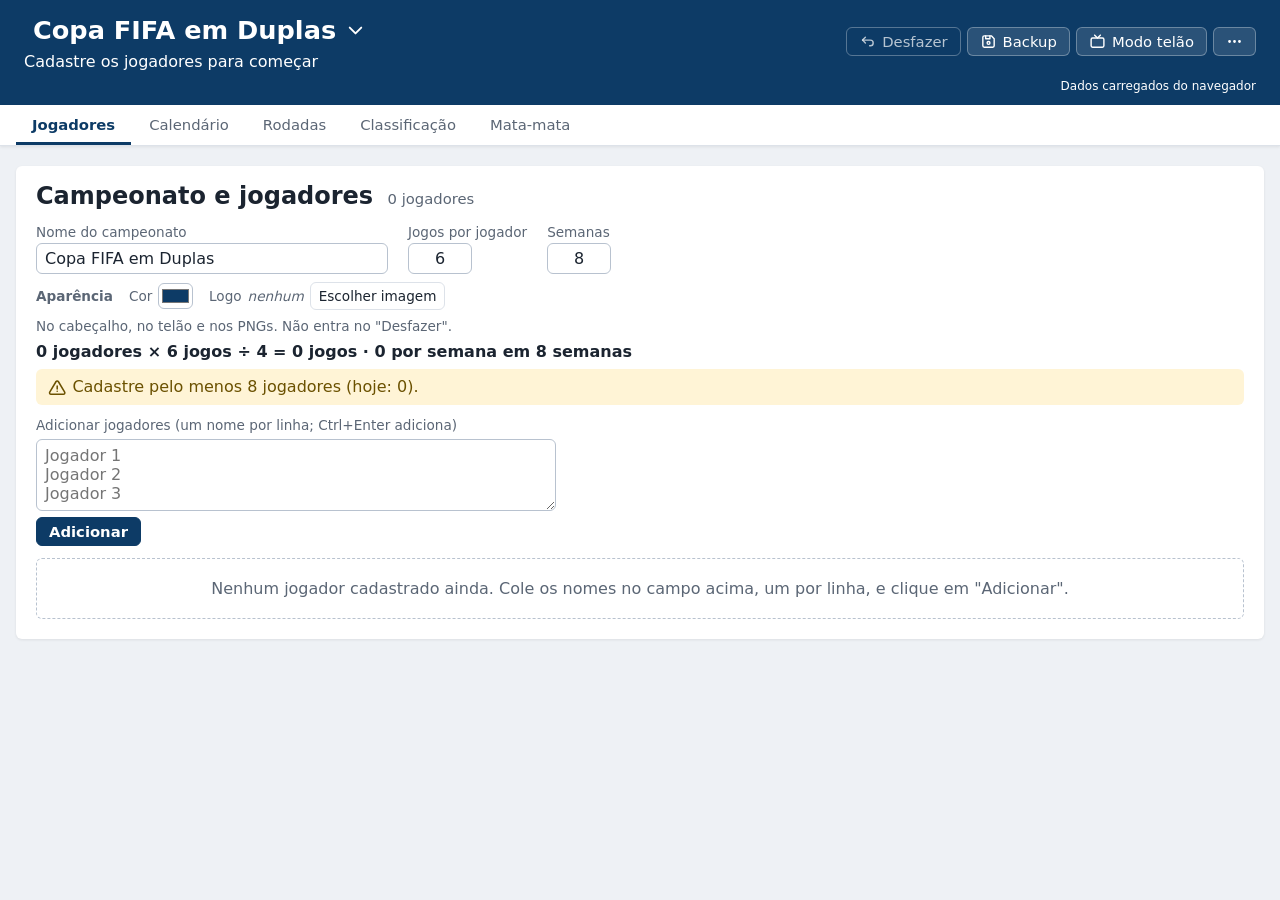
==== commit ef1ad705: "Phase 18: accessible visual base (icons, tokens, field errors, Alt shortcuts) - js/icones.js: Tabler" ====
--- a/index.html
+++ b/index.html
@@ -3,168 +3,77 @@
 <head>
   <meta charset="UTF-8">
   <meta name="viewport" content="width=device-width, initial-scale=1">
+  <meta name="theme-color" content="#0d3b66" media="(prefers-color-scheme: light)">
+  <meta name="theme-color" content="#0b1f33" media="(prefers-color-scheme: dark)">
   <title>Copa FIFA em Duplas</title>
   <link rel="stylesheet" href="css/style.css">
 </head>
 <body>
+  <!-- O endereço (#rodadas...) guarda a aba: o link só move o foco (ver ui.js). -->
+  <a class="pular-conteudo" id="pular-conteudo" href="#conteudo-principal">Pular para o conteúdo</a>
+  <!-- data-icone: ui.js coloca o ícone (js/icones.js) antes do texto. -->
   <header class="topo">
     <img id="logo-campeonato" class="logo-campeonato" alt="" hidden>
     <div class="topo-titulo">
       <details class="menu menu-campeonatos" id="menu-campeonatos">
         <summary title="Trocar de campeonato, criar um novo ou gerenciar os guardados">
-          <h1 id="titulo-campeonato">Copa FIFA em Duplas</h1><span class="seta" aria-hidden="true">▾</span>
+          <h1 id="titulo-campeonato">Copa FIFA em Duplas</h1><span class="seta" data-icone="abrir-menu"></span>
         </summary>
         <div class="menu-itens" id="itens-campeonatos"></div>
       </details>
       <p class="subtitulo" id="subtitulo-campeonato"></p>
     </div>
     <nav class="barra-acoes" aria-label="Ações">
-      <button type="button" id="btn-desfazer" title="Desfazer a última alteração (Ctrl+Z)">↶ Desfazer</button>
+      <button type="button" id="btn-desfazer" data-icone="desfazer" title="Desfazer a última alteração (Ctrl+Z)">Desfazer</button>
       <details class="menu" id="menu-backup">
-        <summary title="Exportar ou importar o backup em JSON">💾 Backup</summary>
+        <summary data-icone="backup" title="Exportar ou importar o backup em JSON">Backup</summary>
         <div class="menu-itens">
-          <button type="button" id="btn-exportar" title="Baixar um backup em JSON">⬇ Exportar backup (JSON)</button>
-          <button type="button" id="btn-importar" title="Restaurar um backup em JSON ou criar um campeonato a partir de um modelo">⬆ Importar backup (JSON)</button>
+          <button type="button" id="btn-exportar" data-icone="baixar" title="Baixar um backup em JSON">Exportar backup (JSON)</button>
+          <button type="button" id="btn-importar" data-icone="enviar" title="Restaurar um backup em JSON ou criar um campeonato a partir de um modelo">Importar backup (JSON)</button>
         </div>
       </details>
       <input type="file" id="arquivo-importar" accept=".json,application/json" hidden>
-      <button type="button" id="btn-telao" title="Tela cheia para a TV, alternando as telas a cada 15 s">📺 Modo telão</button>
+      <button type="button" id="btn-telao" data-icone="telao" title="Tela cheia para a TV, alternando as telas a cada 15 s">Modo telão</button>
       <details class="menu" id="menu-mais">
-        <summary title="Mais ações" aria-label="Mais ações">⋯</summary>
+        <summary data-icone="mais" title="Mais ações" aria-label="Mais ações"></summary>
         <div class="menu-itens">
-          <button type="button" id="btn-png-classificacao" title="Baixar a classificação como imagem (1080 px) para o grupo">🖼 PNG da classificação</button>
-          <button type="button" id="btn-png-mata-mata" title="Baixar o chaveamento como imagem (1080 px) para o grupo">🖼 PNG do mata-mata</button>
+          <button type="button" id="btn-png-classificacao" data-icone="imagem" title="Baixar a classificação como imagem (1080 px) para o grupo">PNG da classificação</button>
+          <button type="button" id="btn-png-mata-mata" data-icone="imagem" title="Baixar o chaveamento como imagem (1080 px) para o grupo">PNG do mata-mata</button>
           <hr>
-          <button type="button" id="btn-resetar" class="perigo" title="Apagar o campeonato inteiro e começar de novo">⟲ Resetar campeonato</button>
+          <button type="button" id="btn-resetar" data-icone="resetar" class="perigo" title="Apagar o campeonato inteiro e começar de novo">Resetar campeonato</button>
         </div>
       </details>
     </nav>
-    <p id="status-salvamento" class="status-salvamento" aria-live="polite"></p>
+    <p id="status-salvamento" class="status-salvamento"></p>
   </header>
 
   <nav class="abas" aria-label="Etapas do campeonato">
     <div class="abas-lista" role="tablist">
-      <button type="button" role="tab" class="aba-btn" id="aba-btn-jogadores" aria-controls="aba-jogadores" data-aba="jogadores" title="Atalho: tecla 1">
+      <button type="button" role="tab" class="aba-btn" id="aba-btn-jogadores" aria-controls="aba-jogadores" data-aba="jogadores" aria-keyshortcuts="Alt+1" title="Atalho: Alt+1">
         Jogadores<span class="indicador" id="indicador-jogadores"></span></button>
-      <button type="button" role="tab" class="aba-btn" id="aba-btn-calendario" aria-controls="aba-calendario" data-aba="calendario" title="Atalho: tecla 2">
+      <button type="button" role="tab" class="aba-btn" id="aba-btn-calendario" aria-controls="aba-calendario" data-aba="calendario" aria-keyshortcuts="Alt+2" title="Atalho: Alt+2">
         Calendário<span class="indicador" id="indicador-calendario"></span></button>
-      <button type="button" role="tab" class="aba-btn" id="aba-btn-rodadas" aria-controls="aba-rodadas" data-aba="rodadas" title="Atalho: tecla 3">
+      <button type="button" role="tab" class="aba-btn" id="aba-btn-rodadas" aria-controls="aba-rodadas" data-aba="rodadas" aria-keyshortcuts="Alt+3" title="Atalho: Alt+3">
         Rodadas<span class="indicador" id="indicador-rodadas"></span></button>
-      <button type="button" role="tab" class="aba-btn" id="aba-btn-classificacao" aria-controls="aba-classificacao" data-aba="classificacao" title="Atalho: tecla 4">
+      <button type="button" role="tab" class="aba-btn" id="aba-btn-classificacao" aria-controls="aba-classificacao" data-aba="classificacao" aria-keyshortcuts="Alt+4" title="Atalho: Alt+4">
         Classificação<span class="indicador" id="indicador-classificacao"></span></button>
-      <button type="button" role="tab" class="aba-btn" id="aba-btn-mata-mata" aria-controls="aba-mata-mata" data-aba="mata-mata" title="Atalho: tecla 5">
+      <button type="button" role="tab" class="aba-btn" id="aba-btn-mata-mata" aria-controls="aba-mata-mata" data-aba="mata-mata" aria-keyshortcuts="Alt+5" title="Atalho: Alt+5">
         Mata-mata<span class="indicador" id="indicador-mata-mata"></span></button>
     </div>
   </nav>
 
-  <div id="avisos" class="avisos" aria-live="assertive"></div>
+  <!-- Uma só região anunciada pelo leitor de tela, sem interromper (os avisos não têm role próprio). -->
+  <div id="avisos" class="avisos" aria-live="polite"></div>
   <div id="lembrete-backup" class="lembrete-backup" hidden></div>
 
-  <main class="painel">
-    <section id="aba-jogadores" class="aba" role="tabpanel" aria-labelledby="aba-btn-jogadores" hidden>
-      <section id="tela-jogadores" class="tela">
-        <div class="tela-cabecalho">
-          <h2>Campeonato e jogadores <span id="resumo-jogadores" class="contador"></span></h2>
-        </div>
-        <div id="conteudo-jogadores"></div>
-      </section>
-    </section>
-
-    <section id="aba-calendario" class="aba" role="tabpanel" aria-labelledby="aba-btn-calendario" hidden>
-      <section id="tela-calendario" class="tela">
-        <div class="tela-cabecalho">
-          <h2>Calendário <span id="resumo-calendario" class="contador"></span></h2>
-        </div>
-        <div id="conteudo-calendario"></div>
-      </section>
-    </section>
-
-    <section id="aba-rodadas" class="aba aba-rodadas" role="tabpanel" aria-labelledby="aba-btn-rodadas" hidden>
-      <section id="tela-jogos" class="tela">
-        <div class="tela-cabecalho">
-          <h2>Rodadas <span id="contador-jogos" class="contador"></span></h2>
-          <p class="legenda">
-            Digite o placar e aperte Tab/Enter. 0×0 conta empate, mas vale 0 ponto. "Anular" fecha um jogo sem efeito
-            (ex.: W.O. das duas duplas).
-          </p>
-        </div>
-        <div id="navegacao-semanas"></div>
-        <div id="lista-jogos" class="lista-jogos"></div>
-        <div id="agenda-jogador"></div>
-      </section>
-      <aside id="painel-top" class="tela painel-top" aria-label="Classificação ao vivo" hidden></aside>
-    </section>
-
-    <section id="aba-classificacao" class="aba aba-classificacao" role="tabpanel" aria-labelledby="aba-btn-classificacao" hidden>
-      <section id="tela-classificacao" class="tela">
-        <div class="tela-cabecalho">
-          <h2>Classificação <span id="rotulo-classificacao" class="contador"></span></h2>
-          <div id="controle-classificacao"></div>
-          <p class="legenda">
-            <span class="amostra-classificado"></span> Top 8 vai para a fase final
-            · ▲▼ variação em relação à semana anterior
-            · ⚖️ empate técnico: use ↑↓ para definir a ordem (confronto direto/sorteio)
-          </p>
-        </div>
-        <div class="tabela-rolagem">
-          <table class="classificacao">
-            <thead>
-              <tr>
-                <th class="col-pos">Pos</th>
-                <th class="col-var"></th>
-                <th class="col-jogador">Jogador</th>
-                <th title="Pontos">Pts</th>
-                <th title="Vitórias">V</th>
-                <th title="Empates">E</th>
-                <th title="Derrotas">D</th>
-                <th title="Gols pró">GP</th>
-                <th title="Gols contra">GC</th>
-                <th title="Saldo de gols">SG</th>
-                <th title="Jogos disputados">Jogos</th>
-              </tr>
-            </thead>
-            <tbody id="corpo-classificacao"></tbody>
-          </table>
-        </div>
-      </section>
-
-      <section id="tela-em-jogo" class="tela">
-        <div class="tela-cabecalho">
-          <h2>O que está em jogo <span id="resumo-em-jogo" class="contador"></span></h2>
-          <p class="legenda">
-            Considera todos os resultados possíveis dos jogos pendentes (vitória, empate com gols, 0×0, derrota),
-            comparando pontos e vitórias. Saldo e gols pró só contam entre quem já não joga mais.
-          </p>
-        </div>
-        <div id="conteudo-em-jogo" class="colunas-em-jogo"></div>
-      </section>
-    </section>
-
-    <section id="aba-campeonatos" class="aba" aria-labelledby="titulo-tela-campeonatos" hidden>
-      <section id="tela-campeonatos" class="tela">
-        <div class="tela-cabecalho">
-          <h2 id="titulo-tela-campeonatos">Campeonatos <span id="resumo-campeonatos" class="contador"></span></h2>
-          <p class="legenda">
-            Cada edição guarda os seus jogadores, calendário, placares, mata-mata e desfazer. O campeonato aberto vale
-            para todas as janelas do app neste navegador (inclusive o telão). Para passar a outra pessoa, exporte o backup.
-          </p>
-        </div>
-        <div id="conteudo-campeonatos"></div>
-      </section>
-    </section>
-
-    <section id="aba-mata-mata" class="aba" role="tabpanel" aria-labelledby="aba-btn-mata-mata" hidden>
-      <section id="tela-mata-mata" class="tela">
-        <div class="tela-cabecalho">
-          <h2>Mata-mata</h2>
-          <p class="legenda">
-            Semi 1 = 1º+8º × 2º+7º · Semi 2 = 3º+6º × 4º+5º · sem empate: prorrogação e, se preciso, pênaltis
-            · final em melhor de 3 · ✎ troca uma dupla (surpresa da final). Não altera a classificação.
-          </p>
-        </div>
-        <div id="conteudo-mata-mata"></div>
-      </section>
-    </section>
+  <!-- Cada tela monta o próprio conteúdo dentro da sua aba: Telas.<nome>.criar(app, raiz). -->
+  <main class="painel" id="conteudo-principal" tabindex="-1">
+    <section id="aba-jogadores" class="aba" role="tabpanel" aria-labelledby="aba-btn-jogadores" hidden></section>
+    <section id="aba-calendario" class="aba" role="tabpanel" aria-labelledby="aba-btn-calendario" hidden></section>
+    <section id="aba-rodadas" class="aba aba-rodadas" role="tabpanel" aria-labelledby="aba-btn-rodadas" hidden></section>
+    <section id="aba-classificacao" class="aba aba-classificacao" role="tabpanel" aria-labelledby="aba-btn-classificacao" hidden></section>
+    <section id="aba-campeonatos" class="aba" aria-labelledby="titulo-tela-campeonatos" hidden></section>
+    <section id="aba-mata-mata" class="aba" role="tabpanel" aria-labelledby="aba-btn-mata-mata" hidden></section>
   </main>
 
   <div id="telao" class="telao" hidden></div>
@@ -173,6 +82,7 @@
   <script src="js/regras.js"></script>
   <script src="js/estado.js"></script>
   <script src="js/campeonatos.js"></script>
+  <script src="js/icones.js"></script>
   <script src="js/util.js"></script>
   <script src="js/exportar.js"></script>
   <script src="js/telao.js"></script>
--- a/css/style.css
+++ b/css/style.css
@@ -1,6 +1,32 @@
-/* Cores do app (o telão tem as suas, mais abaixo). O tema escuro segue a configuração do sistema. */
+/* Cores, espaçamentos e fontes do app em tokens (o telão tem as suas cores, mais abaixo).
+   O tema escuro segue a configuração do sistema. Nenhuma fonte abaixo de --fonte-xs (.75rem). */
 :root {
   color-scheme: light dark;
+
+  /* espaçamento */
+  --esp-1: 4px;
+  --esp-2: 8px;
+  --esp-3: 12px;
+  --esp-4: 16px;
+  --esp-5: 20px;
+  --esp-6: 24px;
+  --esp-7: 32px;
+
+  /* fonte (a do sistema: funciona offline) */
+  --fonte-familia: "Segoe UI", system-ui, sans-serif;
+  --fonte-xs: .75rem;
+  --fonte-sm: .85rem;
+  --fonte-md: .925rem;
+  --fonte-base: 1rem;
+  --fonte-lg: 1.25rem;
+  --fonte-xl: 1.6rem;
+
+  /* cantos e área de clique */
+  --raio: 6px;
+  --raio-pilula: 999px;
+  --alvo-min: 28px;
+
+  /* cores */
   --fundo: #eef1f5;
   --superficie: #ffffff;
   --superficie-2: #f1f3f6;      /* campos desabilitados, editor, cartões neutros */
@@ -13,10 +39,15 @@
   --primaria: #0d3b66;          /* fundo dos botões principais (texto branco) */
   --primaria-hover: #155a99;
   --destaque: #0d3b66;          /* aba ativa, contornos de foco */
+  --desabilitado-fundo: #eceff3;
+  --desabilitado-texto: #6b7480;
   --classificado: #e3f5e8;
   --classificado-borda: #2e9e4a;
-  --sobe: #1f8a3d;
-  --desce: #c62828;
+  --sobe: #187a33;
+  --desce: #c62828;             /* texto vermelho (perigo, derrota) */
+  --perigo-forte: #c62828;      /* fundo vermelho com texto branco: igual nos dois temas */
+  --perigo-forte-hover: #a61f1f;
+  --erro-texto: #b3261e;
   --ambar: #c9a227;
   --ambar-texto: #7d6200;
   --alerta-fundo: #fff4d6;
@@ -34,8 +65,11 @@
   --eliminado-fundo: #f6f7f9;
   --ouro-fundo: #fff6d1;
   --ouro-borda: #e6c34a;
+  --ouro-texto: #8a6a00;
+  --prata-texto: #5b6675;
   --bronze-fundo: #f8eadf;
   --bronze-borda: #d4a57c;
+  --bronze-texto: #8a4f1d;
   --completa-texto: #145a26;
   --aviso-fundo: #1b2430;
   --sombra: rgba(0, 0, 0, .08);
@@ -56,10 +90,13 @@
     --primaria: #2b68ab;
     --primaria-hover: #3579c2;
     --destaque: #82b8f2;
+    --desabilitado-fundo: #1d2530;
+    --desabilitado-texto: #8592a3;
     --classificado: #17331f;
     --classificado-borda: #3fbf68;
     --sobe: #5fd38a;
     --desce: #ff7b7b;
+    --erro-texto: #ff8a80;
     --ambar: #c9a227;
     --ambar-texto: #e3bd45;
     --alerta-fundo: #352d12;
@@ -77,8 +114,11 @@
     --eliminado-fundo: #1b222c;
     --ouro-fundo: #3a3112;
     --ouro-borda: #c9a227;
+    --ouro-texto: #e3bd45;
+    --prata-texto: #b8c2cf;
     --bronze-fundo: #3a2a1c;
     --bronze-borda: #b0805a;
+    --bronze-texto: #e0a877;
     --completa-texto: #8fe0aa;
     --aviso-fundo: #2d3948;
     --sombra: rgba(0, 0, 0, .4);
@@ -86,36 +126,71 @@
   }
 }
 
+/* Sem animação para quem pediu "movimento reduzido" ao sistema. */
+@media (prefers-reduced-motion: reduce) {
+  *, *::before, *::after { transition: none !important; animation: none !important; scroll-behavior: auto !important; }
+}
+
 * { box-sizing: border-box; }
 
 body {
   margin: 0;
-  font-family: "Segoe UI", system-ui, sans-serif;
+  font-family: var(--fonte-familia);
   background: var(--fundo);
   color: var(--texto);
 }
+
+h1, h2, h3 { text-wrap: balance; }
+
+/* Ícones (js/icones.js): do tamanho do texto, na cor do texto. */
+.icone { width: 1.15em; height: 1.15em; flex: none; vertical-align: -.2em; }
+
+/* Texto só para o leitor de tela. */
+.so-leitor {
+  position: absolute;
+  width: 1px; height: 1px;
+  margin: -1px; padding: 0;
+  overflow: hidden;
+  clip: rect(0 0 0 0);
+  white-space: nowrap;
+  border: 0;
+}
+
+/* "Pular para o conteúdo": aparece só com o foco do teclado. */
+.pular-conteudo {
+  position: absolute;
+  left: var(--esp-2);
+  top: -100px;
+  z-index: 50;
+  padding: var(--esp-2) var(--esp-3);
+  border-radius: var(--raio);
+  background: var(--superficie);
+  color: var(--texto);
+  font-weight: 600;
+}
+.pular-conteudo:focus { top: var(--esp-2); }
 
 .topo {
   background: var(--topo);
   color: #fff;
-  padding: 14px 24px;
+  padding: var(--esp-3) var(--esp-6);
   display: flex;
   flex-wrap: wrap;
   align-items: center;
-  gap: 8px 24px;
+  gap: var(--esp-2) var(--esp-6);
 }
 .logo-campeonato { height: 52px; width: auto; max-width: 120px; object-fit: contain; }
 .logo-campeonato[hidden] { display: none; }
 .topo-titulo { flex: 1 1 auto; }
-.topo h1 { margin: 0; font-size: 1.6rem; }
-.topo h1 span { font-weight: 400; opacity: .8; }
-.subtitulo { margin: 4px 0 0; opacity: .8; }
+.topo h1 { margin: 0; font-size: var(--fonte-xl); }
+.subtitulo { margin: var(--esp-1) 0 0; }
 
 main.painel {
   max-width: 1500px;
   margin: 0 auto;
-  padding: 20px 16px 40px;
-}
+  padding: var(--esp-5) var(--esp-4) 40px;
+}
+main.painel:focus { outline: none; }
 
 /* ---------- abas ---------- */
 
@@ -127,32 +202,35 @@
   border-bottom: 1px solid var(--borda);
   box-shadow: 0 1px 3px var(--sombra);
 }
-.abas-lista { max-width: 1500px; margin: 0 auto; padding: 0 16px; display: flex; gap: 2px; overflow-x: auto; }
+.abas-lista { max-width: 1500px; margin: 0 auto; padding: 0 var(--esp-4); display: flex; gap: 2px; overflow-x: auto; }
 button.aba-btn {
-  padding: 11px 16px 9px;
+  position: relative; /* segura o texto .so-leitor dentro da lista rolável */
+  padding: 11px var(--esp-4) 9px;
   border: none;
   border-bottom: 3px solid transparent;
   border-radius: 0;
   background: transparent;
   color: var(--texto-suave);
-  font-size: .95rem;
+  font-size: var(--fonte-md);
   white-space: nowrap;
 }
 button.aba-btn:hover:not(:disabled) { background: var(--superficie-hover); border-color: transparent; color: var(--texto); }
 button.aba-btn[aria-selected="true"] { color: var(--destaque); border-bottom-color: var(--destaque); font-weight: 600; }
 button.aba-btn:focus-visible { outline: 2px solid var(--destaque); outline-offset: -2px; }
 .indicador {
+  display: inline-flex;
+  align-items: center;
   margin-left: 6px;
   padding: 0 6px;
-  border-radius: 8px;
+  border-radius: var(--raio-pilula);
   background: var(--fundo);
-  font-size: .75rem;
+  font-size: var(--fonte-xs);
   font-weight: 600;
   color: var(--texto-suave);
 }
 .indicador:empty { display: none; }
 
-.aba { display: grid; grid-template-columns: minmax(0, 1fr); gap: 20px; align-items: start; }
+.aba { display: grid; grid-template-columns: minmax(0, 1fr); gap: var(--esp-5); align-items: start; }
 .aba[hidden] { display: none; }
 
 /* Rodadas: jogos + top 8 ao vivo ao lado (embaixo em telas estreitas). */
@@ -164,11 +242,11 @@
   .aba-classificacao { grid-template-columns: minmax(420px, 5fr) minmax(0, 6fr); }
 }
 
-.painel-top h3 { margin: 0 0 8px; font-size: 1rem; }
+.painel-top h3 { margin: 0 0 var(--esp-2); font-size: var(--fonte-base); }
 .painel-top[hidden] { display: none; }
-.tabela-top { width: 100%; border-collapse: collapse; font-size: .88rem; font-variant-numeric: tabular-nums; margin-bottom: 8px; }
-.tabela-top th, .tabela-top td { padding: 4px 6px; text-align: center; border-bottom: 1px solid var(--borda); white-space: nowrap; }
-.tabela-top th { font-size: .72rem; text-transform: uppercase; color: var(--texto-suave); }
+.tabela-top { width: 100%; border-collapse: collapse; font-size: var(--fonte-sm); font-variant-numeric: tabular-nums; margin-bottom: var(--esp-2); }
+.tabela-top th, .tabela-top td { padding: var(--esp-1) 6px; text-align: center; border-bottom: 1px solid var(--borda); white-space: nowrap; }
+.tabela-top th { font-size: var(--fonte-xs); text-transform: uppercase; color: var(--texto-suave); }
 .tabela-top .col-jogador { text-align: left; width: 100%; max-width: 0; overflow: hidden; text-overflow: ellipsis; }
 .tabela-top .col-pos { font-weight: 600; }
 .tabela-top .col-pts { font-weight: 700; }
@@ -177,14 +255,16 @@
 .tabela-top tr.linha-corte td { border-bottom: 2px solid var(--classificado-borda); }
 .tabela-top tr.perseguidor td { color: var(--texto-suave); }
 
+abbr[title] { text-decoration: none; cursor: help; }
+
 .tela {
   background: var(--superficie);
-  border-radius: 8px;
+  border-radius: var(--raio);
   box-shadow: 0 1px 3px var(--sombra);
-  padding: 16px 20px 20px;
-}
-.tela-cabecalho h2 { margin: 0 0 4px; }
-.legenda { margin: 0 0 12px; font-size: .85rem; color: var(--texto-suave); }
+  padding: var(--esp-4) var(--esp-5) var(--esp-5);
+}
+.tela-cabecalho h2 { margin: 0 0 var(--esp-1); }
+.legenda { margin: 0 0 var(--esp-3); font-size: var(--fonte-sm); color: var(--texto-suave); }
 .amostra-classificado {
   display: inline-block;
   width: 12px; height: 12px;
@@ -193,7 +273,7 @@
   border-left: 3px solid var(--classificado-borda);
 }
 
-.tabela-rolagem { overflow-x: auto; }
+.tabela-rolagem { position: relative; overflow-x: auto; }
 
 table.classificacao {
   width: 100%;
@@ -202,13 +282,13 @@
 }
 .classificacao th,
 .classificacao td {
-  padding: 6px 8px;
+  padding: 6px var(--esp-2);
   text-align: center;
   border-bottom: 1px solid var(--borda);
   white-space: nowrap;
 }
 .classificacao th {
-  font-size: .8rem;
+  font-size: var(--fonte-xs);
   text-transform: uppercase;
   color: var(--texto-suave);
   cursor: default;
@@ -216,45 +296,62 @@
 .classificacao .col-jogador { text-align: left; width: 100%; }
 .classificacao .col-pos { font-weight: 600; }
 .classificacao .col-pts { font-weight: 700; }
-.classificacao .col-var { font-size: .8rem; width: 40px; }
+.classificacao .col-var { font-size: var(--fonte-xs); width: 40px; }
 .classificacao .sobe { color: var(--sobe); }
 .classificacao .desce { color: var(--desce); }
+.classificacao td.celula-vazia { padding: var(--esp-3) 0; white-space: normal; }
 
 .classificacao tr.classificado td { background: var(--classificado); }
 .classificacao tr.classificado td:first-child { box-shadow: inset 3px 0 0 var(--classificado-borda); }
 .classificacao tr.linha-corte td { border-bottom: 2px solid var(--classificado-borda); }
 
-.empate { margin-left: 6px; cursor: help; }
-.empate.provisorio { filter: grayscale(1); opacity: .7; }
+.empate { margin-left: 6px; cursor: help; color: var(--ambar-texto); }
+.empate.provisorio { color: var(--texto-suave); }
 
 /* ---------- botões e barra de ações ---------- */
 
 button {
   font: inherit;
-  font-size: .9rem;
-  padding: 5px 12px;
+  font-size: var(--fonte-md);
+  display: inline-flex;
+  align-items: center;
+  justify-content: center;
+  gap: 6px;
+  min-height: var(--alvo-min);
+  padding: 5px var(--esp-3);
   border: 1px solid var(--borda);
-  border-radius: 5px;
+  border-radius: var(--raio);
   background: var(--superficie);
   color: var(--texto);
   cursor: pointer;
 }
 button:hover:not(:disabled) { background: var(--superficie-hover); border-color: var(--borda-forte); }
-button:disabled { opacity: .45; cursor: default; }
+/* Desabilitado com cor própria (sem transparência): continua legível nos dois temas. */
+button:disabled { background: var(--desabilitado-fundo); border-color: var(--borda); color: var(--desabilitado-texto); cursor: default; }
 button.discreto { background: transparent; }
+button.discreto:disabled { background: transparent; }
 button.perigo { color: var(--desce); }
+button.perigo:disabled { color: var(--desabilitado-texto); }
+button.mini { padding: 2px var(--esp-2); font-size: var(--fonte-sm); }
+.botao-icone { min-width: var(--alvo-min); padding: 2px var(--esp-1); }
+.botao-icone .icone { width: 18px; height: 18px; }
 
 .barra-acoes { display: flex; flex-wrap: wrap; align-items: center; gap: 6px; }
 .barra-acoes > button, .menu > summary {
-  font-size: .9rem;
-  padding: 5px 12px;
+  display: inline-flex;
+  align-items: center;
+  gap: 6px;
+  min-height: var(--alvo-min);
+  font-size: var(--fonte-md);
+  padding: 5px var(--esp-3);
   border: 1px solid rgba(255, 255, 255, .3);
-  border-radius: 5px;
+  border-radius: var(--raio);
   background: rgba(255, 255, 255, .12);
   color: #fff;
   cursor: pointer;
 }
 .barra-acoes > button:hover:not(:disabled), .menu > summary:hover { background: rgba(255, 255, 255, .25); border-color: #fff; }
+.barra-acoes > button:disabled { background: transparent; border-color: rgba(255, 255, 255, .3); color: rgba(255, 255, 255, .7); }
 .menu > summary:focus-visible, .barra-acoes > button:focus-visible { outline: 2px solid #fff; outline-offset: 1px; }
 
 /* Menus do cabeçalho: <details> com a lista por cima do conteúdo. */
@@ -265,73 +362,101 @@
 .menu-itens {
   position: absolute;
   right: 0;
-  top: calc(100% + 4px);
+  top: calc(100% + var(--esp-1));
   z-index: 20;
   min-width: 230px;
   display: flex;
   flex-direction: column;
-  padding: 4px;
+  padding: var(--esp-1);
   border: 1px solid var(--borda);
-  border-radius: 6px;
+  border-radius: var(--raio);
   background: var(--superficie);
   box-shadow: 0 6px 18px rgba(0, 0, 0, .18);
 }
-.menu-itens button { border: none; background: transparent; text-align: left; padding: 7px 10px; }
+.menu-itens button { justify-content: flex-start; border: none; background: transparent; text-align: left; padding: 7px 10px; }
 .menu-itens button:hover:not(:disabled) { background: var(--superficie-hover); }
-.menu-itens hr { width: 100%; margin: 4px 0; border: none; border-top: 1px solid var(--borda); }
+.menu-itens button:disabled { background: transparent; }
+.menu-itens hr { width: 100%; margin: var(--esp-1) 0; border: none; border-top: 1px solid var(--borda); }
 /* Tela estreita: os botões quebram linha e o menu pode ficar à esquerda; a lista ocupa a largura do cabeçalho. */
 @media (max-width: 600px) {
   .topo { position: relative; }
   .menu { position: static; }
-  .menu-itens { left: 16px; right: 16px; top: auto; margin-top: 4px; }
+  .menu-itens { left: var(--esp-4); right: var(--esp-4); top: auto; margin-top: var(--esp-1); }
 }
 
 /* Seletor de campeonatos: o título do cabeçalho abre a lista de edições. */
 .menu-campeonatos { display: inline-block; max-width: 100%; }
 .menu-campeonatos > summary {
-  display: flex; align-items: center; gap: 8px; max-width: 100%;
-  padding: 2px 8px; font-size: inherit; border-color: transparent; background: transparent;
+  display: flex; align-items: center; gap: var(--esp-2); max-width: 100%;
+  padding: 2px var(--esp-2); font-size: inherit; border-color: transparent; background: transparent;
 }
 .menu-campeonatos h1 { overflow: hidden; text-overflow: ellipsis; white-space: nowrap; }
-.menu-campeonatos .seta { font-size: 1rem; opacity: .8; }
+.menu-campeonatos .seta { display: inline-flex; font-size: var(--fonte-lg); }
 .menu-campeonatos .menu-itens {
   left: 0; right: auto; min-width: 300px; max-width: min(460px, calc(100vw - 32px));
   max-height: 70vh; overflow-y: auto; color: var(--texto);
 }
-.menu-rotulo { margin: 4px 10px 2px; font-size: .75rem; text-transform: uppercase; letter-spacing: .05em; color: var(--texto-suave); }
+.menu-rotulo { margin: var(--esp-1) 10px 2px; font-size: var(--fonte-xs); text-transform: uppercase; letter-spacing: .05em; color: var(--texto-suave); }
 .menu-itens button.item-edicao { display: grid; grid-template-columns: 1.2em 1fr; column-gap: 6px; }
 .item-edicao .edicao-nome { overflow-wrap: anywhere; }
-.item-edicao small { grid-column: 2; color: var(--texto-suave); }
+.item-edicao small { grid-column: 2; font-size: var(--fonte-xs); color: var(--texto-suave); }
 .item-edicao.edicao-ativa { font-weight: 600; }
-.marca-ativa { color: var(--sobe); }
+.marca-ativa { display: inline-flex; color: var(--sobe); }
 @media (max-width: 600px) {
-  .menu-campeonatos .menu-itens { left: 16px; right: 16px; min-width: 0; max-width: none; }
-}
-
-.status-salvamento { flex-basis: 100%; margin: 0; font-size: .8rem; opacity: .75; text-align: right; }
-.status-salvamento.erro { opacity: 1; color: #ffd166; font-weight: 600; }
-
+  .menu-campeonatos .menu-itens { left: var(--esp-4); right: var(--esp-4); min-width: 0; max-width: none; }
+}
+
+.status-salvamento { flex-basis: 100%; margin: 0; font-size: var(--fonte-xs); text-align: right; }
+.status-salvamento.erro { color: #ffd166; font-weight: 600; }
+
+/* Avisos no canto: o de sucesso some sozinho; o de erro fica até ser fechado. */
 .avisos {
   position: fixed;
-  right: 16px;
-  bottom: 16px;
+  right: var(--esp-4);
+  bottom: var(--esp-4);
   display: flex;
   flex-direction: column;
-  gap: 8px;
+  gap: var(--esp-2);
   z-index: 10;
   max-width: min(420px, calc(100vw - 32px));
 }
 .aviso {
-  padding: 10px 14px;
-  border-radius: 6px;
+  display: flex;
+  align-items: flex-start;
+  gap: var(--esp-2);
+  padding: var(--esp-2) var(--esp-2) var(--esp-2) 14px;
+  border-radius: var(--raio);
   background: var(--aviso-fundo);
   color: #fff;
   box-shadow: 0 4px 12px rgba(0, 0, 0, .2);
-  font-size: .9rem;
-}
-.aviso.erro { background: var(--desce); }
-
-.contador { font-size: .9rem; font-weight: 400; color: var(--texto-suave); margin-left: 6px; }
+  font-size: var(--fonte-md);
+}
+.aviso > .icone { margin-top: 2px; }
+.aviso-texto { flex: 1; padding-top: 2px; }
+.aviso.erro { background: var(--perigo-forte); }
+.aviso button.botao-icone { flex: none; border-color: transparent; background: transparent; color: #fff; }
+.aviso button.botao-icone:hover { background: rgba(255, 255, 255, .2); border-color: transparent; }
+.aviso button.botao-icone:focus-visible { outline-color: #fff; }
+
+.contador { font-size: var(--fonte-md); font-weight: 400; color: var(--texto-suave); margin-left: 6px; }
+
+/* ---------- erro junto do campo ---------- */
+
+.erro-campo {
+  display: flex;
+  align-items: flex-start;
+  gap: var(--esp-1);
+  margin: var(--esp-1) 0 0;
+  font-size: var(--fonte-sm);
+  font-weight: 600;
+  color: var(--erro-texto);
+  white-space: pre-line;
+}
+.erro-campo .icone { margin-top: 1px; }
+input[aria-invalid="true"], textarea[aria-invalid="true"], select[aria-invalid="true"] {
+  border-color: var(--erro-texto);
+  background: var(--erro-fundo);
+}
 
 /* ---------- rodadas (jogos da semana) ---------- */
 
@@ -341,12 +466,12 @@
 .jogo {
   border: 1px solid var(--borda);
   border-left: 5px solid var(--ambar);
-  border-radius: 6px;
-  padding: 8px 12px 10px;
+  border-radius: var(--raio);
+  padding: var(--esp-2) var(--esp-3) 10px;
 }
 .jogo.lancado { border-left-color: var(--classificado-borda); background: var(--lancado-fundo); }
 
-.jogo-topo { display: flex; gap: 10px; align-items: baseline; font-size: .8rem; color: var(--texto-suave); }
+.jogo-topo { display: flex; gap: 10px; align-items: baseline; font-size: var(--fonte-sm); color: var(--texto-suave); }
 .jogo-numero { font-weight: 700; color: var(--texto); }
 .jogo-topo .status { margin-left: auto; font-weight: 600; color: var(--ambar-texto); }
 .jogo.lancado .jogo-topo .status { color: var(--sobe); }
@@ -355,10 +480,11 @@
   display: grid;
   grid-template-columns: 1fr auto 1fr;
   align-items: center;
-  gap: 12px;
-  margin: 8px 0;
-}
-.dupla { display: flex; flex-direction: column; gap: 2px; padding: 4px 8px; border-radius: 5px; }
+  gap: var(--esp-3);
+  margin: var(--esp-2) 0;
+}
+.jogo > .erro-campo { justify-content: center; margin: 0 0 var(--esp-2); }
+.dupla { display: flex; flex-direction: column; gap: 2px; padding: var(--esp-1) var(--esp-2); border-radius: var(--raio); }
 .dupla.d1 { align-items: flex-end; text-align: right; }
 .dupla.d2 { align-items: flex-start; }
 .dupla.vencedora { background: var(--classificado); font-weight: 700; }
@@ -370,37 +496,35 @@
 .placar .x { color: var(--texto-suave); }
 input.gols {
   width: 2.6em;
-  padding: 4px;
+  padding: var(--esp-1);
   font: inherit;
-  font-size: 1.3rem;
+  font-size: var(--fonte-lg);
   font-weight: 700;
   text-align: center;
   border: 1px solid var(--borda-forte);
-  border-radius: 5px;
+  border-radius: var(--raio);
 }
 input.gols:focus { outline: 2px solid var(--destaque); outline-offset: 1px; }
 input.gols:disabled { background: var(--superficie-2); color: var(--texto-suave); }
-input.gols.invalido { border-color: var(--desce); background: var(--erro-fundo); }
 
 .tag-repete {
   display: inline-block;
   padding: 0 5px;
-  border-radius: 8px;
+  border-radius: var(--raio-pilula);
   background: var(--tag-fundo);
   color: var(--alerta-texto);
-  font-size: .7rem;
+  font-size: var(--fonte-xs);
   font-weight: 700;
   vertical-align: 1px;
   cursor: help;
 }
 
 .jogo-acoes { display: flex; flex-wrap: wrap; justify-content: center; align-items: center; gap: 6px; }
-.jogo-acoes .pergunta { font-size: .85rem; font-weight: 600; }
+.jogo-acoes .pergunta { font-size: var(--fonte-sm); font-weight: 600; }
 
 /* ---------- controle de desempate manual ---------- */
 
-.controle-desempate { margin-left: 6px; display: inline-flex; gap: 2px; vertical-align: 1px; }
-.controle-desempate button { padding: 0 6px; font-size: .8rem; line-height: 1.4; }
+.controle-desempate { margin-left: 6px; display: inline-flex; gap: 2px; vertical-align: middle; }
 .controle-desempate button.confirmar { color: var(--sobe); }
 .classificacao tr.em-empate td.col-jogador { font-style: italic; }
 
@@ -409,48 +533,55 @@
 .colunas-em-jogo {
   display: grid;
   grid-template-columns: minmax(0, 1fr) minmax(0, 2fr) minmax(0, 1fr);
-  gap: 16px;
+  gap: var(--esp-4);
   align-items: start;
 }
 @media (max-width: 900px) {
   .colunas-em-jogo { grid-template-columns: minmax(0, 1fr); }
 }
-.coluna-em-jogo { border-radius: 6px; padding: 10px 12px; border-top: 4px solid; }
+.coluna-em-jogo { border-radius: var(--raio); padding: 10px var(--esp-3); border-top: 4px solid; }
 .coluna-em-jogo.garantido { background: var(--garantido-fundo); border-color: var(--classificado-borda); }
 .coluna-em-jogo.disputa { background: var(--disputa-fundo); border-color: var(--ambar); }
 .coluna-em-jogo.eliminado { background: var(--eliminado-fundo); border-color: var(--borda-forte); }
-.coluna-em-jogo h3 { margin: 0 0 8px; font-size: 1rem; }
+.coluna-em-jogo h3 { display: flex; align-items: center; gap: 6px; margin: 0 0 var(--esp-2); font-size: var(--fonte-base); }
+.coluna-em-jogo.garantido h3 .icone { color: var(--sobe); }
+.coluna-em-jogo.disputa h3 .icone { color: var(--ambar-texto); }
+.coluna-em-jogo.eliminado h3 .icone { color: var(--texto-suave); }
 .coluna-em-jogo .contagem { color: var(--texto-suave); font-weight: 400; }
 .coluna-em-jogo ul { list-style: none; margin: 0; padding: 0; }
 .coluna-em-jogo.disputa ul { display: grid; grid-template-columns: repeat(auto-fill, minmax(260px, 1fr)); gap: 6px; }
 
-.item-em-jogo { padding: 4px 0; }
-.coluna-em-jogo.disputa .item-em-jogo { background: var(--superficie); border: 1px solid var(--disputa-borda); border-radius: 5px; padding: 6px 8px; }
+.item-em-jogo { padding: var(--esp-1) 0; }
+.coluna-em-jogo.disputa .item-em-jogo { background: var(--superficie); border: 1px solid var(--disputa-borda); border-radius: var(--raio); padding: 6px var(--esp-2); }
 .linha-item { display: flex; align-items: baseline; gap: 6px; }
-.pos-item { font-size: .75rem; color: var(--texto-suave); min-width: 26px; }
+.pos-item { font-size: var(--fonte-xs); color: var(--texto-suave); min-width: 26px; }
 .nome-item { font-weight: 600; }
-.pts-item { margin-left: auto; font-size: .8rem; color: var(--texto-suave); white-space: nowrap; }
+.pts-item { margin-left: auto; font-size: var(--fonte-sm); color: var(--texto-suave); white-space: nowrap; }
 .item-em-jogo.eliminado .nome-item { font-weight: 400; color: var(--texto-suave); }
-.proximo-jogo, .nao-joga { font-size: .8rem; margin: 2px 0 0 32px; }
-.proximo-jogo .tag-repete { margin-left: 4px; }
+.proximo-jogo, .nao-joga { font-size: var(--fonte-sm); margin: 2px 0 0 var(--esp-7); }
+.proximo-jogo .tag-repete { margin-left: var(--esp-1); }
 .nao-joga { color: var(--desce); font-weight: 600; }
-.marcas { margin: 3px 0 0 32px; display: flex; flex-wrap: wrap; gap: 4px; }
+.marcas { margin: 3px 0 0 var(--esp-7); display: flex; flex-wrap: wrap; gap: var(--esp-1); }
 .tag-saldo {
+  display: inline-flex;
+  align-items: center;
+  gap: var(--esp-1);
   padding: 0 6px;
-  border-radius: 8px;
+  border-radius: var(--raio-pilula);
   background: var(--info-fundo);
   color: var(--info-texto);
-  font-size: .7rem;
+  font-size: var(--fonte-xs);
   font-weight: 700;
   cursor: help;
 }
 
-/* ---------- mata-mata ---------- */
+/* ---------- botões principais e de perigo ---------- */
 
 button.primario { background: var(--primaria); color: #fff; border-color: var(--primaria); font-weight: 600; }
 button.primario:hover:not(:disabled) { background: var(--primaria-hover); border-color: var(--primaria-hover); }
-button.perigo-forte { background: var(--desce); color: #fff; border-color: var(--desce); font-weight: 600; }
-button.perigo-forte:hover:not(:disabled) { background: var(--desce); border-color: var(--desce); filter: brightness(1.1); }
+button.primario:disabled { background: var(--desabilitado-fundo); border-color: var(--borda); color: var(--desabilitado-texto); }
+button.perigo-forte { background: var(--perigo-forte); color: #fff; border-color: var(--perigo-forte); font-weight: 600; }
+button.perigo-forte:hover:not(:disabled) { background: var(--perigo-forte-hover); border-color: var(--perigo-forte-hover); }
 
 /* ---------- foco, campos e telas vazias ---------- */
 
@@ -459,100 +590,113 @@
   outline-offset: 2px;
 }
 input, select, textarea { background: var(--superficie); color: var(--texto); }
-select { border: 1px solid var(--borda); border-radius: 5px; }
+select { min-height: var(--alvo-min); border: 1px solid var(--borda-forte); border-radius: var(--raio); }
 
 .vazio {
   display: flex;
   flex-direction: column;
   align-items: center;
   gap: 10px;
-  padding: 20px 16px;
+  padding: var(--esp-5) var(--esp-4);
   border: 1px dashed var(--borda-forte);
-  border-radius: 6px;
+  border-radius: var(--raio);
   color: var(--texto-suave);
   text-align: center;
 }
 .vazio p { margin: 0; }
 .lista-jogos > .vazio { grid-column: 1 / -1; }
-.celula-vazia { padding: 12px 0 !important; white-space: normal !important; }
+.tudo-certo { color: var(--sobe); font-weight: 600; }
+.tudo-certo > .icone { margin-right: 6px; }
 .tudo-certo button { margin-left: 10px; }
 
 /* ---------- janela de confirmação ---------- */
 
 dialog.dialogo {
   width: min(480px, calc(100vw - 32px));
-  padding: 20px 22px 16px;
+  padding: var(--esp-5) 22px var(--esp-4);
   border: 1px solid var(--borda);
-  border-radius: 10px;
+  border-radius: var(--raio);
   background: var(--superficie);
   color: var(--texto);
   box-shadow: 0 12px 40px rgba(0, 0, 0, .3);
 }
 dialog.dialogo::backdrop { background: var(--veu); }
-.dialogo h2 { margin: 0 0 10px; font-size: 1.2rem; }
+.dialogo h2 { margin: 0 0 10px; font-size: var(--fonte-lg); }
 .dialogo-texto p { margin: 0 0 10px; line-height: 1.45; }
-.dialogo-texto ul { margin: 0 0 10px; padding: 8px 12px 8px 28px; border-radius: 5px; background: var(--alerta-fundo); color: var(--alerta-texto); }
-.dialogo-acoes { display: flex; flex-wrap: wrap; justify-content: flex-end; gap: 8px; margin-top: 16px; }
-.dialogo-acoes button { padding: 7px 16px; }
+.dialogo-texto ul { margin: 0 0 10px; padding: var(--esp-2) var(--esp-3) var(--esp-2) 28px; border-radius: var(--raio); background: var(--alerta-fundo); color: var(--alerta-texto); }
+.dialogo-acoes { display: flex; flex-wrap: wrap; justify-content: flex-end; gap: var(--esp-2); margin-top: var(--esp-4); }
+.dialogo-acoes button { padding: 7px var(--esp-4); }
 .dialogo-acoes .dialogo-extra { margin-right: auto; } /* ex.: "Exportar backup antes", à esquerda */
 
 /* ---------- campeonatos (edições) ---------- */
 
-.acoes-campeonatos { margin: 4px 0 12px; display: flex; flex-wrap: wrap; gap: 8px; }
-.lista-campeonatos { list-style: none; margin: 0; padding: 0; display: flex; flex-direction: column; gap: 8px; }
+.acoes-campeonatos { margin: var(--esp-1) 0 var(--esp-3); display: flex; flex-wrap: wrap; gap: var(--esp-2); }
+.lista-campeonatos { list-style: none; margin: 0; padding: 0; display: flex; flex-direction: column; gap: var(--esp-2); }
 .item-campeonato {
-  display: flex; flex-wrap: wrap; align-items: center; gap: 8px 16px;
-  padding: 10px 14px; border: 1px solid var(--borda); border-radius: 6px; background: var(--superficie);
+  display: flex; flex-wrap: wrap; align-items: center; gap: var(--esp-2) var(--esp-4);
+  padding: 10px 14px; border: 1px solid var(--borda); border-radius: var(--raio); background: var(--superficie);
 }
 .item-campeonato.ativo { border-color: var(--destaque); box-shadow: inset 3px 0 0 var(--destaque); }
 .item-campeonato-texto { flex: 1 1 260px; min-width: 0; display: flex; flex-direction: column; gap: 2px; }
 .titulo-edicao { font-weight: 600; overflow-wrap: anywhere; }
-.item-campeonato .situacao { font-size: .85rem; color: var(--texto-suave); }
+.item-campeonato .situacao { font-size: var(--fonte-sm); color: var(--texto-suave); }
 .item-campeonato .situacao.etapa-campeoes { color: var(--ambar-texto); }
 .item-campeonato .situacao.etapa-invalido { color: var(--desce); }
 .item-campeonato-acoes { display: flex; flex-wrap: wrap; gap: 6px; }
 .tag-ativo {
-  margin-left: 8px; padding: 1px 7px; border-radius: 10px;
-  font-size: .75rem; font-weight: 600; background: var(--info-fundo); color: var(--info-texto);
+  margin-left: var(--esp-2); padding: 1px 7px; border-radius: var(--raio-pilula);
+  font-size: var(--fonte-xs); font-weight: 600; background: var(--info-fundo); color: var(--info-texto);
 }
 .lista-campeonatos.arquivados .item-campeonato { background: var(--superficie-2); }
-.titulo-arquivados { margin: 20px 0 8px; font-size: 1rem; color: var(--texto-suave); }
-.espaco-usado { margin: 20px 0 0; font-size: .85rem; color: var(--texto-suave); }
-.espaco-usado.cheio { padding: 6px 10px; border-radius: 5px; background: var(--alerta-fundo); color: var(--alerta-texto); }
-button.mini { padding: 2px 8px; font-size: .8rem; }
+.titulo-arquivados { margin: var(--esp-5) 0 var(--esp-2); font-size: var(--fonte-base); color: var(--texto-suave); }
+.espaco-usado { margin: var(--esp-5) 0 0; font-size: var(--fonte-sm); color: var(--texto-suave); }
+.espaco-usado.cheio { padding: 6px 10px; border-radius: var(--raio); background: var(--alerta-fundo); color: var(--alerta-texto); }
 
 .alerta {
-  padding: 8px 12px;
-  border-radius: 5px;
+  padding: var(--esp-2) var(--esp-3);
+  border-radius: var(--raio);
   background: var(--alerta-fundo);
   color: var(--alerta-texto);
-  font-size: .9rem;
-}
+  font-size: var(--fonte-md);
+}
+.alerta > .icone { margin-right: 6px; }
 .alerta button { margin-left: 6px; }
 
-.gerar-chave .previa { margin: 4px 0 12px; }
+/* Lista de pendências (cadastro, regulamento, chaveamento): um ícone de alerta por item. */
+.avisos-chave {
+  list-style: none;
+  margin: 0 0 var(--esp-3);
+  padding: var(--esp-2) var(--esp-3);
+  background: var(--alerta-fundo);
+  border-radius: var(--raio);
+  color: var(--alerta-texto);
+}
+.avisos-chave li { display: flex; align-items: flex-start; gap: 6px; }
+.avisos-chave li + li { margin-top: 2px; }
+.avisos-chave li .icone { margin-top: 2px; }
+.avisos-chave li.sem-icone { padding-left: calc(1.15em + 6px); }
+
+.gerar-chave .previa { margin: var(--esp-1) 0 var(--esp-3); }
 .gerar-chave .previa li { margin: 2px 0; }
-.avisos-chave { margin: 0 0 12px; padding: 8px 12px 8px 28px; background: var(--alerta-fundo); border-radius: 5px; color: var(--alerta-texto); }
-.tudo-certo { color: var(--sobe); font-weight: 600; }
-
-.barra-mata-mata { display: flex; flex-wrap: wrap; align-items: center; justify-content: flex-end; gap: 8px; margin-bottom: 12px; }
+
+.barra-mata-mata { display: flex; flex-wrap: wrap; align-items: center; justify-content: flex-end; gap: var(--esp-2); margin-bottom: var(--esp-3); }
 .barra-mata-mata .alerta { flex: 1 1 400px; }
 
 .chave {
   display: grid;
   grid-template-columns: repeat(auto-fit, minmax(300px, 1fr));
-  gap: 20px;
+  gap: var(--esp-5);
   align-items: start;
 }
-.coluna-chave h3 { margin: 0 0 8px; font-size: .95rem; text-transform: uppercase; color: var(--texto-suave); letter-spacing: .03em; }
-.coluna-chave h3:not(:first-child) { margin-top: 16px; }
-.coluna-chave .confronto + .confronto { margin-top: 12px; }
+.coluna-chave h3 { margin: 0 0 var(--esp-2); font-size: var(--fonte-md); text-transform: uppercase; color: var(--texto-suave); letter-spacing: .03em; }
+.coluna-chave h3:not(:first-child) { margin-top: var(--esp-4); }
+.coluna-chave .confronto + .confronto { margin-top: var(--esp-3); }
 
 .confronto {
   border: 1px solid var(--borda);
   border-left: 5px solid var(--ambar);
-  border-radius: 6px;
-  padding: 8px 12px 10px;
+  border-radius: var(--raio);
+  padding: var(--esp-2) var(--esp-3) 10px;
   display: flex;
   flex-direction: column;
   gap: 6px;
@@ -564,41 +708,43 @@
   display: flex;
   flex-wrap: wrap;
   align-items: center;
-  gap: 4px 8px;
-  padding: 4px 8px;
-  border-radius: 5px;
+  gap: var(--esp-1) var(--esp-2);
+  padding: var(--esp-1) var(--esp-2);
+  border-radius: var(--raio);
 }
 .dupla-mm .nomes { font-weight: 600; }
 .dupla-mm .a-definir, .a-definir { color: var(--texto-suave); font-style: italic; font-weight: 400; }
 .dupla-mm.vencedora { background: var(--classificado); }
 .dupla-mm.perdedora .nomes { color: var(--texto-suave); font-weight: 400; }
 .dupla-mm button { margin-left: auto; }
-.rotulo-lado { font-size: .75rem; color: var(--texto-suave); min-width: 52px; }
-.origem-dupla { font-size: .75rem; color: var(--texto-suave); }
+.rotulo-lado { font-size: var(--fonte-xs); color: var(--texto-suave); min-width: 52px; }
+.origem-dupla { font-size: var(--fonte-xs); color: var(--texto-suave); }
 .tag-manual {
   padding: 0 6px;
-  border-radius: 8px;
+  border-radius: var(--raio-pilula);
   background: var(--manual-fundo);
   color: var(--manual-texto);
-  font-size: .7rem;
+  font-size: var(--fonte-xs);
   font-weight: 700;
   cursor: help;
 }
-.tag-vence { color: var(--sobe); font-size: .8rem; font-weight: 700; }
+.tag-vence { display: inline-flex; align-items: center; gap: 2px; color: var(--sobe); font-size: var(--fonte-sm); font-weight: 700; }
 .editor-dupla { background: var(--superficie-2); }
-.editor-dupla select { font: inherit; font-size: .85rem; padding: 2px 4px; max-width: 170px; }
-
-.placar-serie { font-weight: 700; padding: 0 8px; }
-
-.partidas { display: flex; flex-direction: column; gap: 8px; }
+.editor-dupla select { font: inherit; font-size: var(--fonte-sm); padding: 2px var(--esp-1); max-width: 170px; }
+.editor-dupla .erro-campo { flex-basis: 100%; }
+
+.placar-serie { font-weight: 700; padding: 0 var(--esp-2); }
+
+.partidas { display: flex; flex-direction: column; gap: var(--esp-2); }
 .partida { border-top: 1px dashed var(--borda); padding-top: 6px; }
-.titulo-partida { font-size: .8rem; font-weight: 700; color: var(--texto-suave); margin-bottom: 2px; }
-.linha-placar { display: flex; align-items: center; gap: 6px; margin: 3px 0; padding-left: 8px; }
-.rotulo-etapa { font-size: .8rem; color: var(--texto-suave); width: 96px; }
+.partida .erro-campo { padding-left: var(--esp-2); }
+.titulo-partida { font-size: var(--fonte-sm); font-weight: 700; color: var(--texto-suave); margin-bottom: 2px; }
+.linha-placar { display: flex; align-items: center; gap: 6px; margin: 3px 0; padding-left: var(--esp-2); }
+.rotulo-etapa { font-size: var(--fonte-sm); color: var(--texto-suave); width: 96px; }
 .linha-placar.etapa-prorrogacao .rotulo-etapa,
 .linha-placar.etapa-penaltis .rotulo-etapa { color: var(--ambar-texto); font-weight: 600; }
-input.gols.mini { width: 2.4em; font-size: 1.05rem; padding: 2px; }
-.resultado-partida { font-size: .85rem; font-weight: 600; color: var(--sobe); padding-left: 8px; }
+input.gols.mini { width: 2.4em; font-size: var(--fonte-base); padding: 2px; }
+.resultado-partida { display: flex; align-items: center; gap: var(--esp-1); font-size: var(--fonte-sm); font-weight: 600; color: var(--sobe); padding-left: var(--esp-2); }
 .resultado-partida.pendente { color: var(--ambar-texto); }
 .resultado-partida.erro { color: var(--desce); }
 
@@ -606,16 +752,20 @@
 .degrau {
   display: flex;
   align-items: center;
-  gap: 12px;
+  gap: var(--esp-3);
   padding: 10px 14px;
-  border-radius: 8px;
+  border-radius: var(--raio);
   border: 1px solid var(--borda);
 }
-.degrau .medalha { font-size: 2rem; line-height: 1; }
-.degrau .titulo-degrau { font-size: .75rem; text-transform: uppercase; color: var(--texto-suave); font-weight: 700; }
-.degrau .nome-podio { font-weight: 700; font-size: 1.05rem; }
+.degrau .medalha { display: inline-flex; color: var(--texto-suave); }
+.degrau .medalha .icone { width: 2rem; height: 2rem; }
+.degrau.ouro:not(.vazio) .medalha { color: var(--ouro-texto); }
+.degrau.prata:not(.vazio) .medalha { color: var(--prata-texto); }
+.degrau.bronze:not(.vazio) .medalha { color: var(--bronze-texto); }
+.degrau .titulo-degrau { font-size: var(--fonte-xs); text-transform: uppercase; color: var(--texto-suave); font-weight: 700; }
+.degrau .nome-podio { font-weight: 700; font-size: var(--fonte-base); }
 .degrau.ouro:not(.vazio) { background: var(--ouro-fundo); border-color: var(--ouro-borda); }
-.degrau.ouro:not(.vazio) .nome-podio { font-size: 1.3rem; }
+.degrau.ouro:not(.vazio) .nome-podio { font-size: var(--fonte-lg); }
 .degrau.prata:not(.vazio) { background: var(--superficie-2); border-color: var(--borda-forte); }
 .degrau.bronze:not(.vazio) { background: var(--bronze-fundo); border-color: var(--bronze-borda); }
 
@@ -839,84 +989,116 @@
 
 /* ---------- campeonato e jogadores ---------- */
 
-.config-campeonato { display: flex; flex-wrap: wrap; align-items: flex-end; gap: 12px 20px; margin: 14px 0 8px; }
-.campo-config { display: flex; flex-direction: column; gap: 3px; font-size: .8rem; color: var(--texto-suave); }
+.config-campeonato { display: flex; flex-wrap: wrap; align-items: flex-start; gap: var(--esp-3) var(--esp-5); margin: 14px 0 var(--esp-2); }
+.campo-config { display: flex; flex-direction: column; gap: 3px; max-width: 100%; font-size: var(--fonte-sm); color: var(--texto-suave); }
 .campo-config input {
-  font: inherit; font-size: 1rem; padding: 5px 8px; color: var(--texto);
-  border: 1px solid var(--borda); border-radius: 5px;
+  font: inherit; font-size: var(--fonte-base); padding: 5px var(--esp-2); color: var(--texto);
+  border: 1px solid var(--borda-forte); border-radius: var(--raio);
 }
 .campo-config.nome input { width: 22em; max-width: 100%; }
 .campo-config.numero input { width: 4em; text-align: center; }
 .campo-config input:disabled { background: var(--superficie-2); color: var(--texto-suave); }
-.diagnostico { margin: 8px 0; font-weight: 600; font-variant-numeric: tabular-nums; }
-
-.aparencia { display: flex; flex-wrap: wrap; align-items: center; gap: 8px 16px; margin: 4px 0 8px; }
-.rotulo-aparencia { font-size: .8rem; font-weight: 600; color: var(--texto-suave); }
-.campo-aparencia { display: flex; align-items: center; gap: 6px; font-size: .85rem; color: var(--texto-suave); }
+.campo-config .erro-campo { max-width: 22em; }
+.diagnostico { margin: var(--esp-2) 0; font-weight: 600; font-variant-numeric: tabular-nums; }
+
+.aparencia { display: flex; flex-wrap: wrap; align-items: center; gap: var(--esp-2) var(--esp-4); margin: var(--esp-1) 0 var(--esp-2); }
+.rotulo-aparencia { font-size: var(--fonte-sm); font-weight: 600; color: var(--texto-suave); }
+.campo-aparencia { display: flex; align-items: center; gap: 6px; font-size: var(--fonte-sm); color: var(--texto-suave); }
 .campo-aparencia input[type="color"] {
   width: 2.6em; height: 1.9em; padding: 1px; cursor: pointer;
-  border: 1px solid var(--borda); border-radius: 5px; background: var(--superficie);
+  border: 1px solid var(--borda-forte); border-radius: var(--raio); background: var(--superficie);
 }
 .previa-logo {
   height: 32px; width: auto; max-width: 96px; object-fit: contain;
-  padding: 2px; border: 1px solid var(--borda); border-radius: 4px; background: var(--topo);
+  padding: 2px; border: 1px solid var(--borda); border-radius: var(--raio); background: var(--topo);
 }
 .sem-logo { font-style: italic; }
-.aparencia .legenda { margin: 0; flex-basis: 100%; }
-
-.adicionar-jogadores { display: flex; flex-direction: column; gap: 6px; margin: 12px 0; max-width: 520px; }
-.adicionar-jogadores label { font-size: .85rem; color: var(--texto-suave); }
+.aparencia .legenda, .aparencia .erro-campo { margin: 0; flex-basis: 100%; }
+
+.adicionar-jogadores { display: flex; flex-direction: column; gap: 6px; margin: var(--esp-3) 0; max-width: 520px; }
+.adicionar-jogadores label { font-size: var(--fonte-sm); color: var(--texto-suave); }
 .adicionar-jogadores textarea {
-  font: inherit; padding: 6px 8px; min-height: 4.5em; resize: vertical;
-  border: 1px solid var(--borda); border-radius: 5px;
-}
+  font: inherit; padding: 6px var(--esp-2); min-height: 4.5em; resize: vertical;
+  border: 1px solid var(--borda-forte); border-radius: var(--raio);
+}
+.adicionar-jogadores .erro-campo { margin: 0; }
 .adicionar-jogadores textarea:focus, .campo-config input:focus { outline: 2px solid var(--destaque); outline-offset: 1px; }
 
-ol.lista-jogadores { columns: 3 220px; column-gap: 24px; margin: 12px 0 0; padding-left: 2em; }
+ol.lista-jogadores { columns: 3 300px; column-gap: var(--esp-6); margin: var(--esp-3) 0 0; padding-left: 2em; }
 .lista-jogadores li { break-inside: avoid; padding: 3px 0; }
+.lista-jogadores li > * { vertical-align: middle; }
 .lista-jogadores .nome-jogador { display: inline-block; min-width: 8em; }
-.lista-jogadores button { margin-left: 4px; }
+.lista-jogadores button { margin-left: var(--esp-1); }
+.lista-jogadores li.editando .erro-campo { margin-left: 0; }
+
+/* Nível (estrelas): só nas telas do organizador. Cheia em âmbar escuro (contraste ≥ 3:1). */
+.estrelas { display: inline-flex; vertical-align: middle; margin: 0 var(--esp-1); color: var(--borda-forte); }
+.estrela.cheia { color: var(--ambar-texto); }
+.estrela.cheia .icone { fill: currentColor; }
+.lista-jogadores .estrelas button.estrela {
+  min-width: var(--alvo-min); margin: 0; padding: 0; border: none; background: none; box-shadow: none;
+  color: var(--borda-forte); cursor: pointer;
+}
+.lista-jogadores .estrelas button.estrela .icone { width: 20px; height: 20px; }
+.lista-jogadores .estrelas button.estrela.cheia { color: var(--ambar-texto); }
+.lista-jogadores .estrelas button.estrela:hover { color: var(--ambar); background: none; }
+.lista-jogadores .estrelas button.estrela:focus-visible { outline: 2px solid var(--destaque); outline-offset: -2px; border-radius: var(--raio); }
+.estrelas.fixas .estrela { display: inline-flex; }
+.estrelas.fixas .estrela .icone { width: 16px; height: 16px; }
+.lista-jogadores li.sem-estrelas .nome-jogador { color: var(--ambar-texto); font-weight: 600; }
+.legenda .icone-estrela { color: var(--ambar-texto); fill: currentColor; }
+.semana-calendario .nivel { display: inline-flex; align-items: center; color: var(--ambar-texto); font-size: var(--fonte-xs); font-weight: 600; }
+.semana-calendario .nivel .icone { width: 12px; height: 12px; fill: currentColor; }
+.diferenca {
+  margin-left: var(--esp-2); padding: 0 6px; border-radius: var(--raio-pilula);
+  font-size: var(--fonte-xs); font-weight: 700; background: var(--superficie-2); color: var(--texto-suave);
+}
+.diferenca.alta { background: var(--alerta-fundo); color: var(--alerta-texto); }
+.equilibrio { margin: 6px 0 0; font-size: var(--fonte-sm); }
 .lista-jogadores li.editando input {
-  font: inherit; font-size: .95rem; padding: 2px 6px; width: 11em;
-  border: 1px solid var(--borda); border-radius: 4px;
+  font: inherit; font-size: var(--fonte-md); padding: 2px 6px; width: 11em;
+  border: 1px solid var(--borda-forte); border-radius: var(--raio);
 }
 
 /* ---------- calendário (sorteio) ---------- */
 
-.acoes-calendario { display: flex; flex-wrap: wrap; align-items: center; gap: 8px 10px; margin: 8px 0 12px; }
-.qualidade { margin-bottom: 12px; }
+.acoes-calendario { display: flex; flex-wrap: wrap; align-items: center; gap: var(--esp-2) 10px; margin: var(--esp-2) 0 var(--esp-3); }
+.qualidade { margin-bottom: var(--esp-3); }
 .qualidade .avisos-chave { margin-bottom: 6px; }
-.semanas-calendario { display: grid; grid-template-columns: repeat(auto-fill, minmax(340px, 1fr)); gap: 12px; }
-.semana-calendario { border: 1px solid var(--borda); border-radius: 6px; padding: 8px 12px 10px; background: var(--superficie-2); }
-.semana-calendario h3 { margin: 0 0 6px; font-size: 1rem; }
-.semana-calendario h3 .contagem { font-weight: 400; font-size: .85rem; color: var(--texto-suave); }
+.semanas-calendario { display: grid; grid-template-columns: repeat(auto-fill, minmax(min(340px, 100%), 1fr)); gap: var(--esp-3); }
+.semana-calendario { border: 1px solid var(--borda); border-radius: var(--raio); padding: var(--esp-2) var(--esp-3) 10px; background: var(--superficie-2); }
+.semana-calendario h3 { margin: 0 0 6px; font-size: var(--fonte-base); }
+.semana-calendario h3 .contagem { font-weight: 400; font-size: var(--fonte-sm); color: var(--texto-suave); }
 .semana-calendario ol { margin: 0; padding-left: 1.6em; }
-.semana-calendario li { padding: 2px 0; font-size: .92rem; }
+.semana-calendario li { padding: 2px 0; font-size: var(--fonte-md); }
 .semana-calendario .x { color: var(--texto-suave); }
-.semana-calendario .descansam { margin: 6px 0 0; font-size: .8rem; color: var(--texto-suave); }
+.semana-calendario .descansam { margin: 6px 0 0; font-size: var(--fonte-sm); color: var(--texto-suave); }
+/* Nome que vira botão no meio do texto: segue a linha (sem altura mínima de alvo). */
 button.nome-slot {
+  display: inline; min-height: 0;
   font: inherit; font-size: inherit; padding: 0 3px; border: 1px solid transparent; background: transparent;
-  border-radius: 4px; color: inherit; cursor: pointer;
+  border-radius: var(--raio); color: inherit; cursor: pointer;
 }
 button.nome-slot:hover { background: var(--superficie-hover); border-color: var(--borda-forte); }
-.troca-slot select { font: inherit; font-size: .85rem; max-width: 100%; }
+.troca-slot select { font: inherit; font-size: var(--fonte-sm); max-width: 100%; }
 
 /* ---------- rodadas ---------- */
 
-.navegacao-semanas { margin-bottom: 12px; }
+.navegacao-semanas { margin-bottom: var(--esp-3); }
 .seletor-semana { display: flex; flex-wrap: wrap; align-items: center; gap: 6px; }
-.seletor-semana select { font: inherit; padding: 4px 8px; border: 1px solid var(--borda); border-radius: 5px; }
-.chips-semanas { display: flex; flex-wrap: wrap; gap: 4px; margin: 8px 0 4px; }
-button.chip-semana { padding: 2px 9px; font-size: .8rem; border-radius: 12px; color: var(--texto-suave); }
+.seletor-semana select { font: inherit; padding: var(--esp-1) var(--esp-2); }
+.chips-semanas { display: flex; flex-wrap: wrap; gap: var(--esp-1); margin: var(--esp-2) 0 var(--esp-1); }
+button.chip-semana { padding: 2px 10px; font-size: var(--fonte-sm); border-radius: var(--raio-pilula); color: var(--texto-suave); }
 button.chip-semana.parcial { background: var(--alerta-fundo); border-color: var(--ouro-borda); color: var(--alerta-texto); }
 button.chip-semana.completa { background: var(--classificado); border-color: var(--classificado-borda); color: var(--completa-texto); }
 button.chip-semana.selecionada { outline: 2px solid var(--destaque); outline-offset: 1px; font-weight: 700; }
-.navegacao-semanas .descansam { margin: 6px 0 0; font-size: .8rem; color: var(--texto-suave); }
+.navegacao-semanas .descansam { margin: 6px 0 0; font-size: var(--fonte-sm); color: var(--texto-suave); }
+input.gols.invalido { border-color: var(--erro-texto); background: var(--erro-fundo); }
 
 .agenda { margin-top: 18px; border-top: 1px solid var(--borda); padding-top: 10px; }
-.agenda h3 { margin: 0 0 6px; font-size: 1rem; }
-.agenda select { font: inherit; padding: 4px 8px; border: 1px solid var(--borda); border-radius: 5px; }
-.agenda-lista { margin: 6px 0 0; padding-left: 1.6em; font-size: .92rem; }
+.agenda h3 { margin: 0 0 6px; font-size: var(--fonte-base); }
+.agenda select { align-self: flex-start; max-width: 100%; font: inherit; padding: var(--esp-1) var(--esp-2); }
+.agenda-lista { margin: 6px 0 0; padding-left: 1.6em; font-size: var(--fonte-md); }
 .agenda-lista li { padding: 2px 0; }
 .resultado-agenda { font-weight: 600; }
 .resultado-agenda.pendente { color: var(--ambar-texto); font-weight: 400; }
@@ -925,11 +1107,12 @@
 .resultado-agenda.empate, .resultado-agenda.anulada { color: var(--texto-suave); }
 
 #controle-classificacao { margin: 6px 0 10px; }
-#controle-classificacao select { align-self: flex-start; font: inherit; padding: 4px 8px; border: 1px solid var(--borda); border-radius: 5px; }
+#controle-classificacao select { align-self: flex-start; font: inherit; padding: var(--esp-1) var(--esp-2); }
 
 .mensagem-em-jogo { grid-column: 1 / -1; }
 
 /* ---------- lembrete de backup ---------- */
 
-.lembrete-backup { max-width: 1500px; margin: 14px auto 0; padding: 0 16px; }
-.lembrete-backup .alerta { display: flex; flex-wrap: wrap; align-items: center; gap: 8px; }
+.lembrete-backup { max-width: 1500px; margin: 14px auto 0; padding: 0 var(--esp-4); }
+.lembrete-backup .alerta { display: flex; flex-wrap: wrap; align-items: center; gap: var(--esp-2); }
+.lembrete-backup .alerta > .icone { margin-right: 0; }
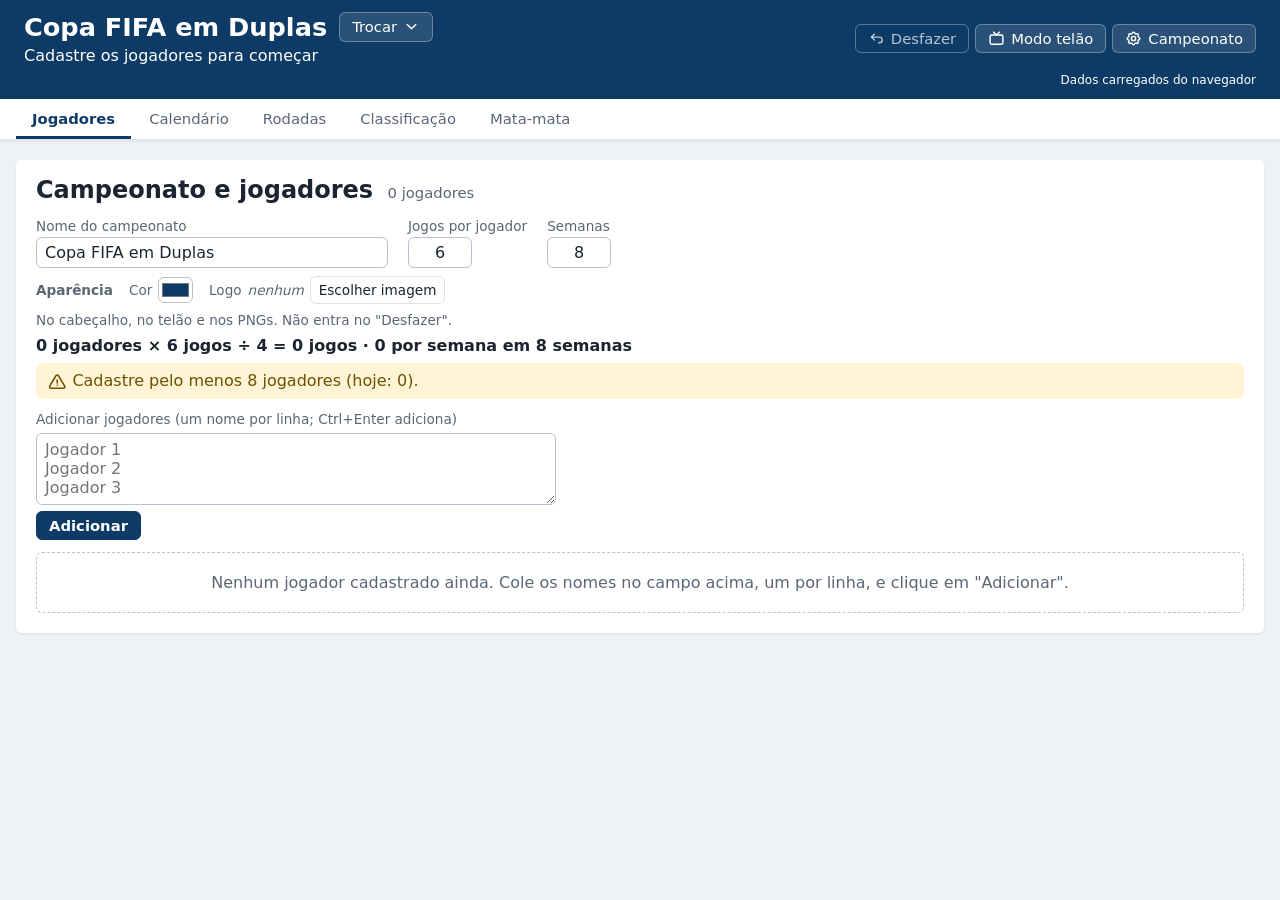
==== commit 1663669c: "Phase 19: new header (title + "Trocar" menu, "Campeonato" menu) and championship cards PNG and Reset" ====
--- a/index.html
+++ b/index.html
@@ -15,35 +15,29 @@
   <header class="topo">
     <img id="logo-campeonato" class="logo-campeonato" alt="" hidden>
     <div class="topo-titulo">
-      <details class="menu menu-campeonatos" id="menu-campeonatos">
-        <summary title="Trocar de campeonato, criar um novo ou gerenciar os guardados">
-          <h1 id="titulo-campeonato">Copa FIFA em Duplas</h1><span class="seta" data-icone="abrir-menu"></span>
-        </summary>
-        <div class="menu-itens" id="itens-campeonatos"></div>
-      </details>
+      <div class="topo-linha-titulo">
+        <h1 id="titulo-campeonato">Copa FIFA em Duplas</h1>
+        <details class="menu menu-campeonatos" id="menu-campeonatos">
+          <summary title="Trocar de campeonato ou criar um novo">Trocar<span class="seta" data-icone="abrir-menu"></span></summary>
+          <div class="menu-itens" id="itens-campeonatos"></div>
+        </details>
+      </div>
       <p class="subtitulo" id="subtitulo-campeonato"></p>
     </div>
-    <nav class="barra-acoes" aria-label="Ações">
+    <div class="barra-acoes" role="group" aria-label="Ações">
       <button type="button" id="btn-desfazer" data-icone="desfazer" title="Desfazer a última alteração (Ctrl+Z)">Desfazer</button>
-      <details class="menu" id="menu-backup">
-        <summary data-icone="backup" title="Exportar ou importar o backup em JSON">Backup</summary>
+      <button type="button" id="btn-telao" data-icone="telao" title="Tela cheia para a TV, alternando as telas a cada 15 s">Modo telão</button>
+      <details class="menu" id="menu-campeonato">
+        <summary data-icone="configurar" title="Backup e gerenciamento dos campeonatos">Campeonato</summary>
         <div class="menu-itens">
           <button type="button" id="btn-exportar" data-icone="baixar" title="Baixar um backup em JSON">Exportar backup (JSON)</button>
           <button type="button" id="btn-importar" data-icone="enviar" title="Restaurar um backup em JSON ou criar um campeonato a partir de um modelo">Importar backup (JSON)</button>
+          <hr>
+          <button type="button" id="btn-campeonato-gerenciar" data-icone="configurar" title="Duplicar, arquivar, exportar ou excluir os campeonatos guardados">Gerenciar campeonatos</button>
         </div>
       </details>
       <input type="file" id="arquivo-importar" accept=".json,application/json" hidden>
-      <button type="button" id="btn-telao" data-icone="telao" title="Tela cheia para a TV, alternando as telas a cada 15 s">Modo telão</button>
-      <details class="menu" id="menu-mais">
-        <summary data-icone="mais" title="Mais ações" aria-label="Mais ações"></summary>
-        <div class="menu-itens">
-          <button type="button" id="btn-png-classificacao" data-icone="imagem" title="Baixar a classificação como imagem (1080 px) para o grupo">PNG da classificação</button>
-          <button type="button" id="btn-png-mata-mata" data-icone="imagem" title="Baixar o chaveamento como imagem (1080 px) para o grupo">PNG do mata-mata</button>
-          <hr>
-          <button type="button" id="btn-resetar" data-icone="resetar" class="perigo" title="Apagar o campeonato inteiro e começar de novo">Resetar campeonato</button>
-        </div>
-      </details>
-    </nav>
+    </div>
     <p id="status-salvamento" class="status-salvamento"></p>
   </header>
 
--- a/css/style.css
+++ b/css/style.css
@@ -380,18 +380,15 @@
 /* Tela estreita: os botões quebram linha e o menu pode ficar à esquerda; a lista ocupa a largura do cabeçalho. */
 @media (max-width: 600px) {
   .topo { position: relative; }
-  .menu { position: static; }
-  .menu-itens { left: var(--esp-4); right: var(--esp-4); top: auto; margin-top: var(--esp-1); }
-}
-
-/* Seletor de campeonatos: o título do cabeçalho abre a lista de edições. */
-.menu-campeonatos { display: inline-block; max-width: 100%; }
-.menu-campeonatos > summary {
-  display: flex; align-items: center; gap: var(--esp-2); max-width: 100%;
-  padding: 2px var(--esp-2); font-size: inherit; border-color: transparent; background: transparent;
-}
-.menu-campeonatos h1 { overflow: hidden; text-overflow: ellipsis; white-space: nowrap; }
-.menu-campeonatos .seta { display: inline-flex; font-size: var(--fonte-lg); }
+  .topo .menu { position: static; }
+  .topo .menu-itens { left: var(--esp-4); right: var(--esp-4); top: auto; margin-top: var(--esp-1); }
+}
+
+/* Título do campeonato com o botão "Trocar", que abre a lista de edições. */
+.topo-linha-titulo { display: flex; flex-wrap: wrap; align-items: center; gap: var(--esp-1) var(--esp-3); }
+.topo-linha-titulo h1 { min-width: 0; overflow-wrap: anywhere; text-wrap: balance; }
+.menu-campeonatos { display: inline-block; }
+.menu-campeonatos .seta { display: inline-flex; }
 .menu-campeonatos .menu-itens {
   left: 0; right: auto; min-width: 300px; max-width: min(460px, calc(100vw - 32px));
   max-height: 70vh; overflow-y: auto; color: var(--texto);
@@ -403,7 +400,7 @@
 .item-edicao.edicao-ativa { font-weight: 600; }
 .marca-ativa { display: inline-flex; color: var(--sobe); }
 @media (max-width: 600px) {
-  .menu-campeonatos .menu-itens { left: var(--esp-4); right: var(--esp-4); min-width: 0; max-width: none; }
+  .topo .menu-campeonatos .menu-itens { min-width: 0; max-width: none; }
 }
 
 .status-salvamento { flex-basis: 100%; margin: 0; font-size: var(--fonte-xs); text-align: right; }
@@ -631,13 +628,23 @@
 /* ---------- campeonatos (edições) ---------- */
 
 .acoes-campeonatos { margin: var(--esp-1) 0 var(--esp-3); display: flex; flex-wrap: wrap; gap: var(--esp-2); }
-.lista-campeonatos { list-style: none; margin: 0; padding: 0; display: flex; flex-direction: column; gap: var(--esp-2); }
+.lista-campeonatos { list-style: none; margin: 0; padding: 0; display: grid; grid-template-columns: repeat(auto-fill, minmax(min(100%, 280px), 1fr)); gap: var(--esp-3); }
 .item-campeonato {
-  display: flex; flex-wrap: wrap; align-items: center; gap: var(--esp-2) var(--esp-4);
-  padding: 10px 14px; border: 1px solid var(--borda); border-radius: var(--raio); background: var(--superficie);
+  display: flex; flex-direction: column; justify-content: space-between; gap: var(--esp-3);
+  padding: var(--esp-3) var(--esp-4); border: 1px solid var(--borda); border-radius: var(--raio); background: var(--superficie);
 }
 .item-campeonato.ativo { border-color: var(--destaque); box-shadow: inset 3px 0 0 var(--destaque); }
-.item-campeonato-texto { flex: 1 1 260px; min-width: 0; display: flex; flex-direction: column; gap: 2px; }
+.item-campeonato-texto { min-width: 0; display: flex; flex-direction: column; gap: 2px; }
+.item-campeonato .detalhe-edicao { font-size: var(--fonte-sm); color: var(--texto-suave); }
+.menu-cartao { position: relative; margin-left: auto; }
+.menu-cartao > summary {
+  display: inline-flex; align-items: center; min-height: var(--alvo-min); list-style: none; cursor: pointer; user-select: none;
+  border: 1px solid var(--borda); border-radius: var(--raio); background: var(--superficie); color: var(--texto);
+}
+.menu-cartao > summary::-webkit-details-marker { display: none; }
+.menu-cartao > summary:hover, .menu-cartao[open] > summary { background: var(--superficie-hover); }
+.menu-cartao .menu-itens { color: var(--texto); }
+.espaco-usado progress { display: block; width: 100%; max-width: 320px; height: 8px; margin-top: var(--esp-1); accent-color: var(--destaque); }
 .titulo-edicao { font-weight: 600; overflow-wrap: anywhere; }
 .item-campeonato .situacao { font-size: var(--fonte-sm); color: var(--texto-suave); }
 .item-campeonato .situacao.etapa-campeoes { color: var(--ambar-texto); }
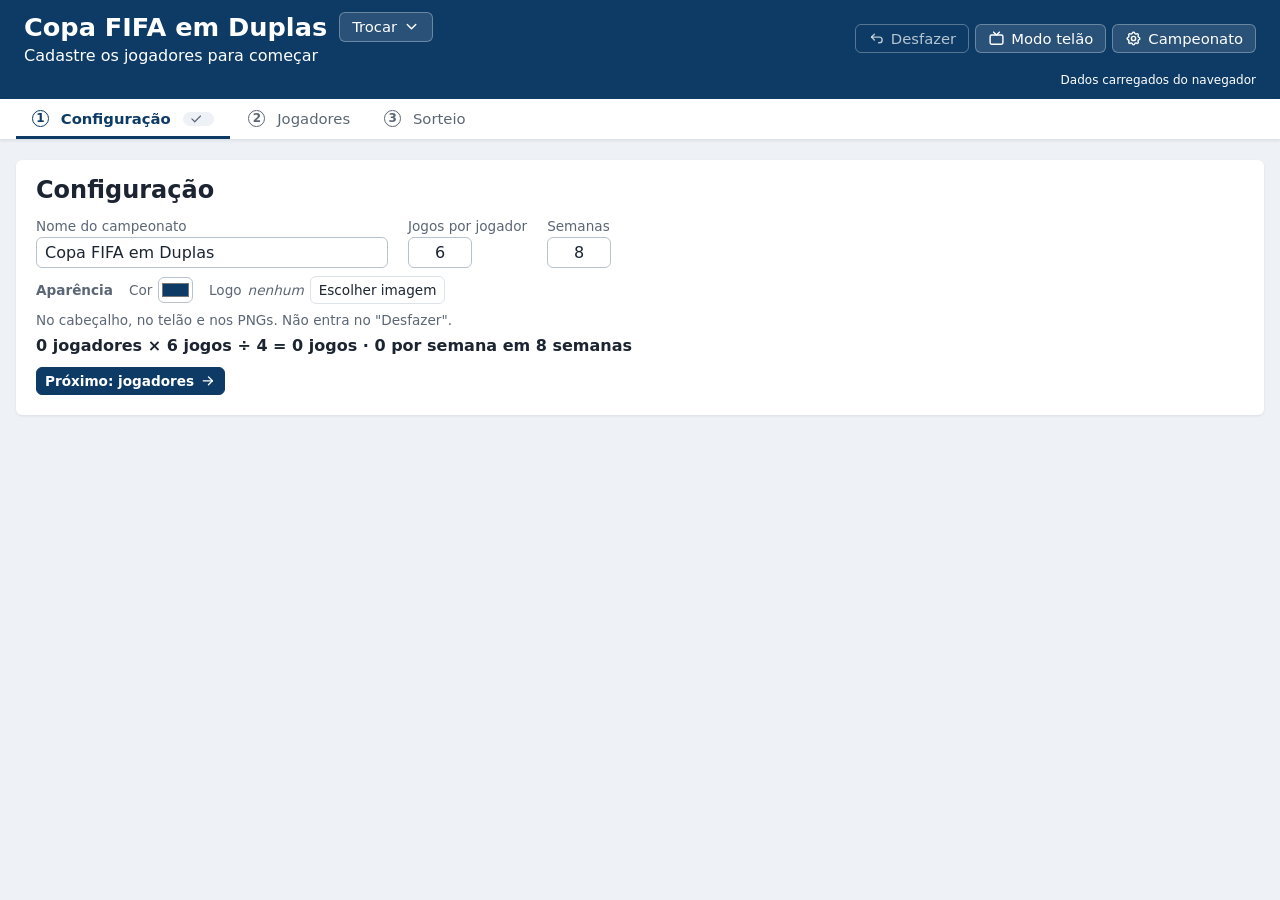
==== commit d944bfd5: "Phase 20: preparation in 3 steps and Ajustes tab Before the calendar is confirmed: Configuracao, Jog" ====
--- a/index.html
+++ b/index.html
@@ -41,18 +41,24 @@
     <p id="status-salvamento" class="status-salvamento"></p>
   </header>
 
+  <!-- Etapas: antes de confirmar o calendário, os 3 passos da preparação; depois, as 3 telas da temporada
+       e Ajustes. ui.js mostra só as abas da fase atual, numera os atalhos (Alt+1...) e preenche os indicadores. -->
   <nav class="abas" aria-label="Etapas do campeonato">
     <div class="abas-lista" role="tablist">
-      <button type="button" role="tab" class="aba-btn" id="aba-btn-jogadores" aria-controls="aba-jogadores" data-aba="jogadores" aria-keyshortcuts="Alt+1" title="Atalho: Alt+1">
-        Jogadores<span class="indicador" id="indicador-jogadores"></span></button>
-      <button type="button" role="tab" class="aba-btn" id="aba-btn-calendario" aria-controls="aba-calendario" data-aba="calendario" aria-keyshortcuts="Alt+2" title="Atalho: Alt+2">
-        Calendário<span class="indicador" id="indicador-calendario"></span></button>
-      <button type="button" role="tab" class="aba-btn" id="aba-btn-rodadas" aria-controls="aba-rodadas" data-aba="rodadas" aria-keyshortcuts="Alt+3" title="Atalho: Alt+3">
+      <button type="button" role="tab" class="aba-btn" id="aba-btn-configuracao" aria-controls="aba-configuracao" data-aba="configuracao" hidden>
+        <span class="passo" aria-hidden="true">1</span>Configuração<span class="indicador" id="indicador-configuracao"></span></button>
+      <button type="button" role="tab" class="aba-btn" id="aba-btn-jogadores" aria-controls="aba-jogadores" data-aba="jogadores" hidden>
+        <span class="passo" aria-hidden="true">2</span>Jogadores<span class="indicador" id="indicador-jogadores"></span></button>
+      <button type="button" role="tab" class="aba-btn" id="aba-btn-sorteio" aria-controls="aba-sorteio" data-aba="sorteio" hidden>
+        <span class="passo" aria-hidden="true">3</span>Sorteio<span class="indicador" id="indicador-sorteio"></span></button>
+      <button type="button" role="tab" class="aba-btn" id="aba-btn-rodadas" aria-controls="aba-rodadas" data-aba="rodadas" hidden>
         Rodadas<span class="indicador" id="indicador-rodadas"></span></button>
-      <button type="button" role="tab" class="aba-btn" id="aba-btn-classificacao" aria-controls="aba-classificacao" data-aba="classificacao" aria-keyshortcuts="Alt+4" title="Atalho: Alt+4">
+      <button type="button" role="tab" class="aba-btn" id="aba-btn-classificacao" aria-controls="aba-classificacao" data-aba="classificacao" hidden>
         Classificação<span class="indicador" id="indicador-classificacao"></span></button>
-      <button type="button" role="tab" class="aba-btn" id="aba-btn-mata-mata" aria-controls="aba-mata-mata" data-aba="mata-mata" aria-keyshortcuts="Alt+5" title="Atalho: Alt+5">
+      <button type="button" role="tab" class="aba-btn" id="aba-btn-mata-mata" aria-controls="aba-mata-mata" data-aba="mata-mata" hidden>
         Mata-mata<span class="indicador" id="indicador-mata-mata"></span></button>
+      <button type="button" role="tab" class="aba-btn" id="aba-btn-campeonato" aria-controls="aba-campeonato" data-aba="campeonato" hidden>
+        <span data-icone="configurar"></span>Ajustes<span class="indicador" id="indicador-campeonato"></span></button>
     </div>
   </nav>
 
@@ -62,12 +68,14 @@
 
   <!-- Cada tela monta o próprio conteúdo dentro da sua aba: Telas.<nome>.criar(app, raiz). -->
   <main class="painel" id="conteudo-principal" tabindex="-1">
+    <section id="aba-configuracao" class="aba" role="tabpanel" aria-labelledby="aba-btn-configuracao" hidden></section>
     <section id="aba-jogadores" class="aba" role="tabpanel" aria-labelledby="aba-btn-jogadores" hidden></section>
-    <section id="aba-calendario" class="aba" role="tabpanel" aria-labelledby="aba-btn-calendario" hidden></section>
+    <section id="aba-sorteio" class="aba" role="tabpanel" aria-labelledby="aba-btn-sorteio" hidden></section>
     <section id="aba-rodadas" class="aba aba-rodadas" role="tabpanel" aria-labelledby="aba-btn-rodadas" hidden></section>
     <section id="aba-classificacao" class="aba aba-classificacao" role="tabpanel" aria-labelledby="aba-btn-classificacao" hidden></section>
+    <section id="aba-mata-mata" class="aba" role="tabpanel" aria-labelledby="aba-btn-mata-mata" hidden></section>
+    <section id="aba-campeonato" class="aba" role="tabpanel" aria-labelledby="aba-btn-campeonato" hidden></section>
     <section id="aba-campeonatos" class="aba" aria-labelledby="titulo-tela-campeonatos" hidden></section>
-    <section id="aba-mata-mata" class="aba" role="tabpanel" aria-labelledby="aba-btn-mata-mata" hidden></section>
   </main>
 
   <div id="telao" class="telao" hidden></div>
@@ -75,17 +83,20 @@
   <!-- Scripts clássicos (sem módulos) para funcionar em file://. A ordem importa. -->
   <script src="js/regras.js"></script>
   <script src="js/estado.js"></script>
+  <script src="js/abas.js"></script>
   <script src="js/campeonatos.js"></script>
   <script src="js/icones.js"></script>
   <script src="js/util.js"></script>
   <script src="js/exportar.js"></script>
   <script src="js/telao.js"></script>
+  <script src="js/telas/configuracao.js"></script>
   <script src="js/telas/jogadores.js"></script>
-  <script src="js/telas/calendario.js"></script>
+  <script src="js/telas/sorteio.js"></script>
   <script src="js/telas/rodadas.js"></script>
   <script src="js/telas/classificacao.js"></script>
   <script src="js/telas/em-jogo.js"></script>
   <script src="js/telas/mata-mata.js"></script>
+  <script src="js/telas/campeonato.js"></script>
   <script src="js/telas/campeonatos.js"></script>
   <script src="js/ui.js"></script>
 </body>
--- a/css/style.css
+++ b/css/style.css
@@ -189,6 +189,9 @@
   max-width: 1500px;
   margin: 0 auto;
   padding: var(--esp-5) var(--esp-4) 40px;
+  display: flex;
+  flex-direction: column;
+  gap: var(--esp-5); /* Ajustes empilha várias telas */
 }
 main.painel:focus { outline: none; }
 
@@ -213,6 +216,14 @@
   color: var(--texto-suave);
   font-size: var(--fonte-md);
   white-space: nowrap;
+}
+button.aba-btn[hidden] { display: none; }
+button.aba-btn .icone { vertical-align: -3px; margin-right: 6px; }
+/* Número do passo (1 a 3) nas abas da preparação. */
+.passo {
+  display: inline-flex; align-items: center; justify-content: center;
+  width: 1.4em; height: 1.4em; margin-right: 6px; border-radius: 50%;
+  border: 1px solid currentColor; font-size: var(--fonte-xs); font-weight: 600;
 }
 button.aba-btn:hover:not(:disabled) { background: var(--superficie-hover); border-color: transparent; color: var(--texto); }
 button.aba-btn[aria-selected="true"] { color: var(--destaque); border-bottom-color: var(--destaque); font-weight: 600; }
@@ -264,6 +275,9 @@
   padding: var(--esp-4) var(--esp-5) var(--esp-5);
 }
 .tela-cabecalho h2 { margin: 0 0 var(--esp-1); }
+.acoes-passo { margin: var(--esp-3) 0 0; }
+.zona-perigo { border: 1px solid var(--desce); }
+.zona-perigo h2 { color: var(--desce); }
 .legenda { margin: 0 0 var(--esp-3); font-size: var(--fonte-sm); color: var(--texto-suave); }
 .amostra-classificado {
   display: inline-block;
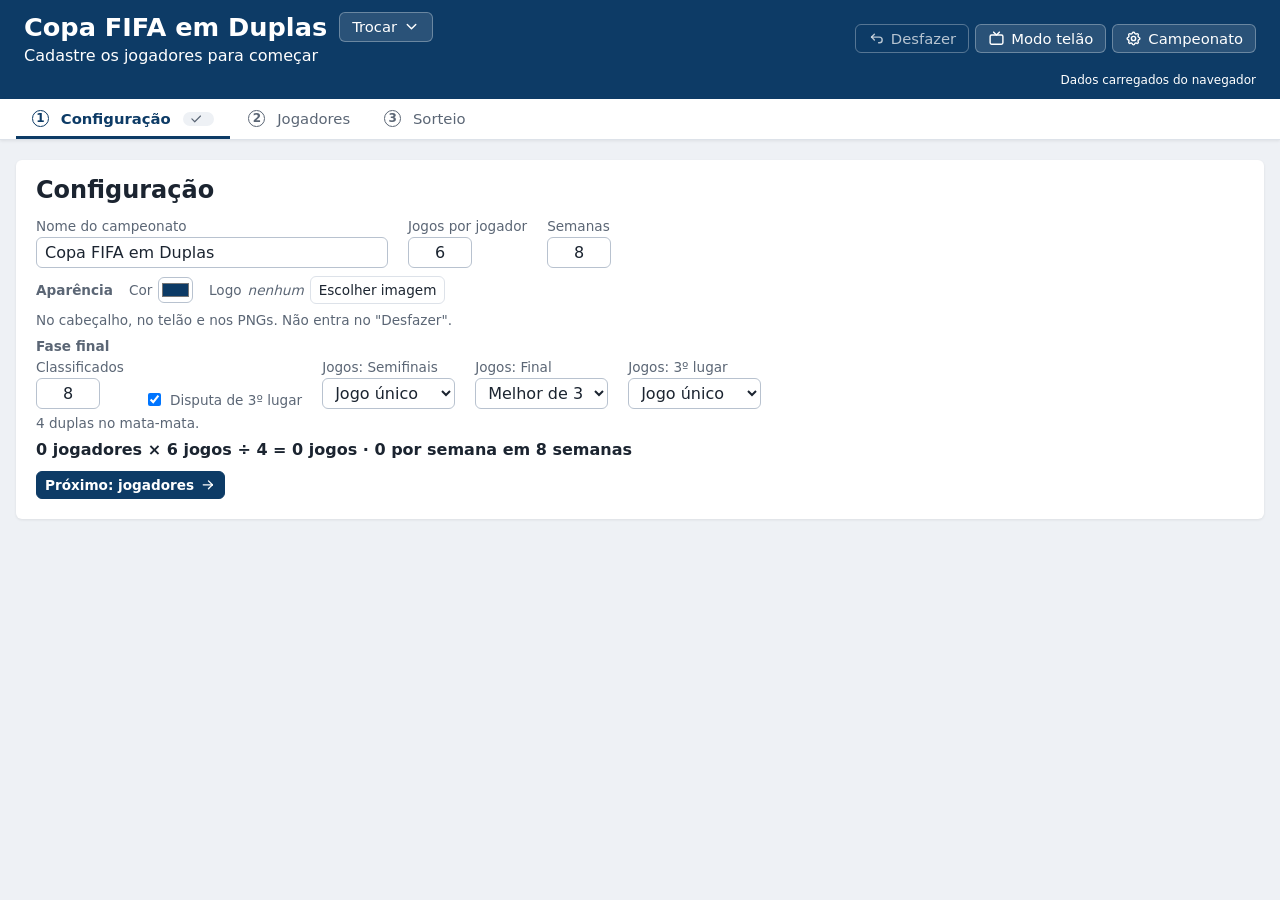
==== commit a26c7758: "Phase 27: choose which screens the wall display shows The Wall display button opens a dialog to pick" ====
--- a/index.html
+++ b/index.html
@@ -26,7 +26,7 @@
     </div>
     <div class="barra-acoes" role="group" aria-label="Ações">
       <button type="button" id="btn-desfazer" data-icone="desfazer" title="Desfazer a última alteração (Ctrl+Z)">Desfazer</button>
-      <button type="button" id="btn-telao" data-icone="telao" title="Tela cheia para a TV, alternando as telas a cada 15 s">Modo telão</button>
+      <button type="button" id="btn-telao" data-icone="telao" title="Escolhe as telas e abre a tela cheia para a TV (Shift+clique abre com a última escolha)">Modo telão</button>
       <details class="menu" id="menu-campeonato">
         <summary data-icone="configurar" title="Backup e gerenciamento dos campeonatos">Campeonato</summary>
         <div class="menu-itens">
@@ -72,7 +72,7 @@
     <section id="aba-jogadores" class="aba" role="tabpanel" aria-labelledby="aba-btn-jogadores" hidden></section>
     <section id="aba-sorteio" class="aba" role="tabpanel" aria-labelledby="aba-btn-sorteio" hidden></section>
     <section id="aba-rodadas" class="aba aba-rodadas" role="tabpanel" aria-labelledby="aba-btn-rodadas" hidden></section>
-    <section id="aba-classificacao" class="aba aba-classificacao" role="tabpanel" aria-labelledby="aba-btn-classificacao" hidden></section>
+    <section id="aba-classificacao" class="aba" role="tabpanel" aria-labelledby="aba-btn-classificacao" hidden></section>
     <section id="aba-mata-mata" class="aba" role="tabpanel" aria-labelledby="aba-btn-mata-mata" hidden></section>
     <section id="aba-campeonato" class="aba" role="tabpanel" aria-labelledby="aba-btn-campeonato" hidden></section>
     <section id="aba-campeonatos" class="aba" aria-labelledby="titulo-tela-campeonatos" hidden></section>
@@ -94,10 +94,10 @@
   <script src="js/telas/sorteio.js"></script>
   <script src="js/telas/rodadas.js"></script>
   <script src="js/telas/classificacao.js"></script>
-  <script src="js/telas/em-jogo.js"></script>
   <script src="js/telas/mata-mata.js"></script>
   <script src="js/telas/campeonato.js"></script>
   <script src="js/telas/campeonatos.js"></script>
+  <script src="js/telas/ficha.js"></script>
   <script src="js/ui.js"></script>
 </body>
 </html>
--- a/css/style.css
+++ b/css/style.css
@@ -59,10 +59,6 @@
   --manual-fundo: #e8defc;
   --manual-texto: #4b2a8f;
   --lancado-fundo: #fafdfb;
-  --garantido-fundo: #eef9f1;
-  --disputa-fundo: #fffaeb;
-  --disputa-borda: #f0e2b0;
-  --eliminado-fundo: #f6f7f9;
   --ouro-fundo: #fff6d1;
   --ouro-borda: #e6c34a;
   --ouro-texto: #8a6a00;
@@ -108,10 +104,6 @@
     --manual-fundo: #30264f;
     --manual-texto: #cfbcff;
     --lancado-fundo: #16261c;
-    --garantido-fundo: #15281c;
-    --disputa-fundo: #2a2513;
-    --disputa-borda: #5a4c1c;
-    --eliminado-fundo: #1b222c;
     --ouro-fundo: #3a3112;
     --ouro-borda: #c9a227;
     --ouro-texto: #e3bd45;
@@ -249,9 +241,6 @@
   .aba-rodadas { grid-template-columns: minmax(0, 1fr) 300px; }
   .painel-top { position: sticky; top: 64px; }
 }
-@media (min-width: 1200px) {
-  .aba-classificacao { grid-template-columns: minmax(420px, 5fr) minmax(0, 6fr); }
-}
 
 .painel-top h3 { margin: 0 0 var(--esp-2); font-size: var(--fonte-base); }
 .painel-top[hidden] { display: none; }
@@ -279,6 +268,15 @@
 .zona-perigo { border: 1px solid var(--desce); }
 .zona-perigo h2 { color: var(--desce); }
 .legenda { margin: 0 0 var(--esp-3); font-size: var(--fonte-sm); color: var(--texto-suave); }
+.legenda[hidden] { display: none; }
+/* Linha de controles da tela (ex.: semana da classificação e "Baixar imagem"); .acao-direita vai para a ponta. */
+.barra-tela { display: flex; flex-wrap: wrap; align-items: flex-end; gap: var(--esp-2) var(--esp-3); margin: 6px 0 10px; }
+.barra-tela .acao-direita { margin-left: auto; }
+/* Explicação longa, fechada por padrão. */
+.como-ler { margin: 0 0 var(--esp-3); font-size: var(--fonte-sm); color: var(--texto-suave); }
+.como-ler summary { cursor: pointer; font-weight: 600; color: var(--texto); width: fit-content; }
+.como-ler ul { margin: var(--esp-1) 0 0; padding-left: 1.4em; }
+.como-ler li { margin: 2px 0; }
 .amostra-classificado {
   display: inline-block;
   width: 12px; height: 12px;
@@ -314,6 +312,13 @@
 .classificacao .sobe { color: var(--sobe); }
 .classificacao .desce { color: var(--desce); }
 .classificacao td.celula-vazia { padding: var(--esp-3) 0; white-space: normal; }
+/* Coluna "Situação" (ao vivo, com poucos jogos pendentes). */
+.classificacao .col-situacao { text-align: left; }
+.classificacao td.col-situacao { min-width: 20em; }
+.marca-situacao { display: inline-flex; align-items: center; gap: var(--esp-1); font-weight: 600; }
+.col-situacao.garantido .marca-situacao .icone, .ficha-situacao.garantido .marca-situacao .icone { color: var(--sobe); }
+.col-situacao.disputa .marca-situacao .icone, .ficha-situacao.disputa .marca-situacao .icone { color: var(--ambar-texto); }
+.col-situacao.eliminado .marca-situacao, .ficha-situacao.eliminado .marca-situacao { font-weight: 400; color: var(--texto-suave); }
 
 .classificacao tr.classificado td { background: var(--classificado); }
 .classificacao tr.classificado td:first-child { box-shadow: inset 3px 0 0 var(--classificado-borda); }
@@ -464,6 +469,7 @@
   white-space: pre-line;
 }
 .erro-campo .icone { margin-top: 1px; }
+.erro-campo[hidden] { display: none; }
 input[aria-invalid="true"], textarea[aria-invalid="true"], select[aria-invalid="true"] {
   border-color: var(--erro-texto);
   background: var(--erro-fundo);
@@ -484,6 +490,7 @@
 
 .jogo-topo { display: flex; gap: 10px; align-items: baseline; font-size: var(--fonte-sm); color: var(--texto-suave); }
 .jogo-numero { font-weight: 700; color: var(--texto); }
+h3.jogo-numero { position: relative; margin: 0; font-size: inherit; }
 .jogo-topo .status { margin-left: auto; font-weight: 600; color: var(--ambar-texto); }
 .jogo.lancado .jogo-topo .status { color: var(--sobe); }
 
@@ -495,7 +502,7 @@
   margin: var(--esp-2) 0;
 }
 .jogo > .erro-campo { justify-content: center; margin: 0 0 var(--esp-2); }
-.dupla { display: flex; flex-direction: column; gap: 2px; padding: var(--esp-1) var(--esp-2); border-radius: var(--raio); }
+.dupla { display: flex; flex-direction: column; gap: 0; padding: var(--esp-1) var(--esp-2); border-radius: var(--raio); }
 .dupla.d1 { align-items: flex-end; text-align: right; }
 .dupla.d2 { align-items: flex-start; }
 .dupla.vencedora { background: var(--classificado); font-weight: 700; }
@@ -532,6 +539,11 @@
 
 .jogo-acoes { display: flex; flex-wrap: wrap; justify-content: center; align-items: center; gap: 6px; }
 .jogo-acoes .pergunta { font-size: var(--fonte-sm); font-weight: 600; }
+.jogo-remarcar { align-items: center; }
+.jogo-remarcar select { min-height: 28px; }
+.aviso-remarcar { flex-basis: 100%; display: flex; justify-content: center; align-items: center; gap: var(--esp-2); margin: 0; font-size: var(--fonte-sm); color: var(--alerta-texto); }
+.aviso-remarcar:empty { display: none; }
+.marca-remarcado { padding: 1px var(--esp-2); border-radius: var(--raio-pilula); background: var(--alerta-fundo); color: var(--alerta-texto); font-size: var(--fonte-xs); font-weight: 600; }
 
 /* ---------- controle de desempate manual ---------- */
 
@@ -539,40 +551,16 @@
 .controle-desempate button.confirmar { color: var(--sobe); }
 .classificacao tr.em-empate td.col-jogador { font-style: italic; }
 
-/* ---------- o que está em jogo ---------- */
-
-.colunas-em-jogo {
-  display: grid;
-  grid-template-columns: minmax(0, 1fr) minmax(0, 2fr) minmax(0, 1fr);
-  gap: var(--esp-4);
-  align-items: start;
-}
-@media (max-width: 900px) {
-  .colunas-em-jogo { grid-template-columns: minmax(0, 1fr); }
-}
-.coluna-em-jogo { border-radius: var(--raio); padding: 10px var(--esp-3); border-top: 4px solid; }
-.coluna-em-jogo.garantido { background: var(--garantido-fundo); border-color: var(--classificado-borda); }
-.coluna-em-jogo.disputa { background: var(--disputa-fundo); border-color: var(--ambar); }
-.coluna-em-jogo.eliminado { background: var(--eliminado-fundo); border-color: var(--borda-forte); }
-.coluna-em-jogo h3 { display: flex; align-items: center; gap: 6px; margin: 0 0 var(--esp-2); font-size: var(--fonte-base); }
-.coluna-em-jogo.garantido h3 .icone { color: var(--sobe); }
-.coluna-em-jogo.disputa h3 .icone { color: var(--ambar-texto); }
-.coluna-em-jogo.eliminado h3 .icone { color: var(--texto-suave); }
-.coluna-em-jogo .contagem { color: var(--texto-suave); font-weight: 400; }
-.coluna-em-jogo ul { list-style: none; margin: 0; padding: 0; }
-.coluna-em-jogo.disputa ul { display: grid; grid-template-columns: repeat(auto-fill, minmax(260px, 1fr)); gap: 6px; }
-
-.item-em-jogo { padding: var(--esp-1) 0; }
-.coluna-em-jogo.disputa .item-em-jogo { background: var(--superficie); border: 1px solid var(--disputa-borda); border-radius: var(--raio); padding: 6px var(--esp-2); }
-.linha-item { display: flex; align-items: baseline; gap: 6px; }
-.pos-item { font-size: var(--fonte-xs); color: var(--texto-suave); min-width: 26px; }
-.nome-item { font-weight: 600; }
-.pts-item { margin-left: auto; font-size: var(--fonte-sm); color: var(--texto-suave); white-space: nowrap; }
-.item-em-jogo.eliminado .nome-item { font-weight: 400; color: var(--texto-suave); }
-.proximo-jogo, .nao-joga { font-size: var(--fonte-sm); margin: 2px 0 0 var(--esp-7); }
+/* ---------- situação de quem está em disputa (coluna da classificação) ---------- */
+
+.proximo-jogo, .nao-joga { font-size: var(--fonte-xs); margin: 2px 0 0; }
 .proximo-jogo .tag-repete { margin-left: var(--esp-1); }
 .nao-joga { color: var(--desce); font-weight: 600; }
-.marcas { margin: 3px 0 0 var(--esp-7); display: flex; flex-wrap: wrap; gap: var(--esp-1); }
+.marcas { margin: 3px 0 0; display: flex; flex-wrap: wrap; gap: var(--esp-1); }
+/* Na coluna, próximo jogo e marcas dividem a linha embaixo da situação (quebram se faltar espaço). */
+.classificacao td.col-situacao { white-space: normal; }
+.col-situacao .proximo-jogo, .col-situacao .nao-joga, .col-situacao .marcas { display: inline-flex; align-items: center; margin-right: var(--esp-2); white-space: nowrap; }
+.col-situacao .marca-situacao { display: flex; }
 .tag-saldo {
   display: inline-flex;
   align-items: center;
@@ -583,7 +571,6 @@
   color: var(--info-texto);
   font-size: var(--fonte-xs);
   font-weight: 700;
-  cursor: help;
 }
 
 /* ---------- botões principais e de perigo ---------- */
@@ -638,6 +625,13 @@
 .dialogo-acoes { display: flex; flex-wrap: wrap; justify-content: flex-end; gap: var(--esp-2); margin-top: var(--esp-4); }
 .dialogo-acoes button { padding: 7px var(--esp-4); }
 .dialogo-acoes .dialogo-extra { margin-right: auto; } /* ex.: "Exportar backup antes", à esquerda */
+.dialogo-corpo { display: flex; flex-direction: column; gap: var(--esp-3); }
+.dialogo-corpo fieldset { margin: 0; padding: var(--esp-2) var(--esp-3) var(--esp-3); border: 1px solid var(--borda); border-radius: var(--raio); }
+.dialogo-corpo legend { padding: 0 var(--esp-1); font-weight: 600; }
+.telao-opcao { display: flex; align-items: center; gap: var(--esp-2); min-height: 32px; }
+.telao-opcao small { color: var(--texto-suave); }
+.telao-opcao input:disabled + span { color: var(--texto-suave); }
+.telao-opcao-intervalo { display: flex; align-items: center; gap: var(--esp-2); }
 
 /* ---------- campeonatos (edições) ---------- */
 
@@ -702,6 +696,7 @@
 
 .barra-mata-mata { display: flex; flex-wrap: wrap; align-items: center; justify-content: flex-end; gap: var(--esp-2); margin-bottom: var(--esp-3); }
 .barra-mata-mata .alerta { flex: 1 1 400px; }
+.barra-mata-mata .barra-tela { flex: 1 1 100%; align-items: center; margin: 0; }
 
 .chave {
   display: grid;
@@ -749,6 +744,19 @@
   font-weight: 700;
   cursor: help;
 }
+.tag-wo {
+  padding: 0 6px;
+  border-radius: var(--raio-pilula);
+  background: var(--alerta-fundo);
+  color: var(--alerta-texto);
+  font-size: var(--fonte-xs);
+  font-weight: 700;
+}
+.acoes-ausencia { display: flex; flex-wrap: wrap; gap: var(--esp-1) var(--esp-2); padding: 0 var(--esp-2); }
+.painel-ausencia { display: flex; flex-direction: column; gap: var(--esp-1); }
+.painel-ausencia .legenda { margin: 0; padding: 0 var(--esp-2); }
+.ausentes-previa { margin-bottom: var(--esp-3); }
+.ausentes-previa .editor-dupla { margin-bottom: var(--esp-1); }
 .tag-vence { display: inline-flex; align-items: center; gap: 2px; color: var(--sobe); font-size: var(--fonte-sm); font-weight: 700; }
 .editor-dupla { background: var(--superficie-2); }
 .editor-dupla select { font: inherit; font-size: var(--fonte-sm); padding: 2px var(--esp-1); max-width: 170px; }
@@ -961,6 +969,21 @@
   color: var(--telao-suave);
 }
 .telao-chave h2:not(:first-child) { margin-top: 2.4vh; }
+/* Mais (ou menos) rodadas que o padrão de 3 colunas, e muitos confrontos numa coluna: tudo menor para caber. */
+.telao-chave.varias { grid-template-columns: repeat(var(--colunas), minmax(0, 1fr)); gap: 1.4vw; }
+.telao-chave.varias .telao-confronto .linha { font-size: 2.4vh; }
+.telao-chave.varias .telao-confronto .valor { font-size: 3.2vh; }
+.telao-chave.compacta h2 { font-size: 1.6vh; margin: .2vh 0 .6vh; }
+.telao-chave.compacta .telao-confronto { padding: .5vh .6vw; margin-bottom: .8vh; }
+.telao-chave.compacta .telao-confronto .linha { font-size: 2vh; padding: .2vh .4vw; }
+.telao-chave.compacta .telao-confronto .valor { font-size: 2.4vh; }
+.telao-chave.compacta .telao-confronto .rotulo, .telao-chave.compacta .telao-confronto .detalhe { font-size: 1.3vh; margin: 0; padding-left: 0; }
+/* Mais de 5 confrontos numa coluna (ex.: oitavas): sem o detalhe, e as fontes encolhem com o número de confrontos para caber na altura. */
+.telao-chave.muitos .telao-confronto { padding: .3vh .6vw; margin-bottom: .6vh; }
+.telao-chave.muitos .telao-confronto .detalhe { display: none; }
+.telao-chave.muitos .telao-confronto .rotulo { font-size: min(1.3vh, calc(12vh / var(--n))); }
+.telao-chave.muitos .telao-confronto .linha { font-size: min(2vh, calc(52vh / var(--n) / 3.6)); padding: .1vh .4vw; }
+.telao-chave.muitos .telao-confronto .valor { font-size: min(2.4vh, calc(52vh / var(--n) / 3.2)); }
 .telao-confronto {
   padding: 1.3vh 1.2vw 1.4vh;
   margin-bottom: 1.8vh;
@@ -1022,6 +1045,12 @@
 .campo-config .erro-campo { max-width: 22em; }
 .diagnostico { margin: var(--esp-2) 0; font-weight: 600; font-variant-numeric: tabular-nums; }
 
+.troca-indisponivel { font-style: italic; }
+#banner-troca { margin-bottom: var(--esp-3); }
+.fase-final { margin: var(--esp-2) 0; }
+.fase-final .config-campeonato { margin: var(--esp-1) 0 var(--esp-1); align-items: flex-end; }
+.fase-final select { font: inherit; font-size: var(--fonte-base); padding: 4px var(--esp-2); color: var(--texto); border: 1px solid var(--borda-forte); border-radius: var(--raio); background: var(--superficie); }
+.sem-dupla { color: var(--texto-suave); }
 .aparencia { display: flex; flex-wrap: wrap; align-items: center; gap: var(--esp-2) var(--esp-4); margin: var(--esp-1) 0 var(--esp-2); }
 .rotulo-aparencia { font-size: var(--fonte-sm); font-weight: 600; color: var(--texto-suave); }
 .campo-aparencia { display: flex; align-items: center; gap: 6px; font-size: var(--fonte-sm); color: var(--texto-suave); }
@@ -1106,26 +1135,84 @@
 /* ---------- rodadas ---------- */
 
 .navegacao-semanas { margin-bottom: var(--esp-3); }
-.seletor-semana { display: flex; flex-wrap: wrap; align-items: center; gap: 6px; }
-.seletor-semana select { font: inherit; padding: var(--esp-1) var(--esp-2); }
-.chips-semanas { display: flex; flex-wrap: wrap; gap: var(--esp-1); margin: var(--esp-2) 0 var(--esp-1); }
-button.chip-semana { padding: 2px 10px; font-size: var(--fonte-sm); border-radius: var(--raio-pilula); color: var(--texto-suave); }
+/* ◀ S1 … Sn ▶ e "Semana atual": a cor diz o progresso; o ponto embaixo marca a semana em andamento. */
+.seletor-semana { display: flex; flex-wrap: wrap; align-items: center; gap: var(--esp-1); }
+button.chip-semana { position: relative; padding: 2px 10px 4px; font-size: var(--fonte-sm); border-radius: var(--raio-pilula); color: var(--texto-suave); }
+button.chip-semana.em-andamento::after {
+  content: ""; position: absolute; left: 50%; bottom: 1px;
+  width: 4px; height: 4px; margin-left: -2px; border-radius: 50%; background: currentColor;
+}
+#semana-atual { margin-left: var(--esp-2); }
 button.chip-semana.parcial { background: var(--alerta-fundo); border-color: var(--ouro-borda); color: var(--alerta-texto); }
 button.chip-semana.completa { background: var(--classificado); border-color: var(--classificado-borda); color: var(--completa-texto); }
 button.chip-semana.selecionada { outline: 2px solid var(--destaque); outline-offset: 1px; font-weight: 700; }
 .navegacao-semanas .descansam { margin: 6px 0 0; font-size: var(--fonte-sm); color: var(--texto-suave); }
 input.gols.invalido { border-color: var(--erro-texto); background: var(--erro-fundo); }
 
-.agenda { margin-top: 18px; border-top: 1px solid var(--borda); padding-top: 10px; }
-.agenda h3 { margin: 0 0 6px; font-size: var(--fonte-base); }
-.agenda select { align-self: flex-start; max-width: 100%; font: inherit; padding: var(--esp-1) var(--esp-2); }
-.agenda-lista { margin: 6px 0 0; padding-left: 1.6em; font-size: var(--fonte-md); }
-.agenda-lista li { padding: 2px 0; }
-.resultado-agenda { font-weight: 600; }
-.resultado-agenda.pendente { color: var(--ambar-texto); font-weight: 400; }
-.resultado-agenda.vencedora { color: var(--sobe); }
-.resultado-agenda.perdedora { color: var(--desce); }
-.resultado-agenda.empate, .resultado-agenda.anulada { color: var(--texto-suave); }
+/* ---------- ficha do jogador ---------- */
+
+/* Nome que abre a ficha: parece texto (sublinhado ao passar o mouse), segue a linha. */
+button.nome-jogador-btn {
+  display: inline; min-height: 0; padding: 0; border: none; border-radius: 2px;
+  background: none; color: inherit; font: inherit; text-align: inherit; cursor: pointer;
+}
+button.nome-jogador-btn:hover:not(:disabled) { background: none; text-decoration: underline; text-underline-offset: 2px; }
+/* Nomes empilhados (cartão do jogo, pódio): fora do texto corrido, com altura mínima de alvo (WCAG 2.5.8). */
+.dupla button.nome-jogador-btn, .nome-podio button.nome-jogador-btn { display: inline-flex; align-items: center; min-height: 24px; }
+/* Na coluna estreita do top 8, o nome longo termina em "…". */
+.tabela-top .col-jogador button.nome-jogador-btn {
+  display: inline-block; max-width: 100%; overflow: hidden; text-overflow: ellipsis; white-space: nowrap; vertical-align: bottom;
+}
+
+/* Janela lateral, à direita, na altura toda. O conteúdo ocupa a janela inteira (clique fora = no fundo). */
+dialog.ficha {
+  inset: 0 0 0 auto;
+  margin: 0;
+  width: min(440px, 100vw);
+  max-width: 100vw;
+  height: 100%;
+  max-height: 100%;
+  padding: 0;
+  border: none;
+  border-left: 1px solid var(--borda);
+  background: var(--superficie);
+  color: var(--texto);
+  box-shadow: -8px 0 32px var(--sombra);
+  overflow-y: auto;
+}
+dialog.ficha::backdrop { background: var(--veu); }
+.ficha-conteudo { min-height: 100%; padding: var(--esp-4) var(--esp-5) var(--esp-6); }
+.ficha-topo { display: flex; align-items: flex-start; justify-content: space-between; gap: var(--esp-3); }
+.ficha-topo h2 { margin: 0 0 var(--esp-1); font-size: var(--fonte-xl); overflow-wrap: anywhere; }
+.ficha-topo h2:focus { outline: none; }
+.ficha-topo h2:focus-visible { outline: 2px solid var(--destaque); outline-offset: 2px; }
+
+/* Posição, pontos e saldo numa linha; V/E/D e jogos, mais largos, na de baixo. */
+.ficha-numeros { display: grid; grid-template-columns: repeat(6, minmax(0, 1fr)); gap: var(--esp-2); margin: 0 0 var(--esp-4); }
+.ficha-numeros > div { grid-column: span 2; }
+.ficha-numeros > div:nth-child(n + 4) { grid-column: span 3; }
+.ficha-numeros > div { padding: var(--esp-2); border: 1px solid var(--borda); border-radius: var(--raio); background: var(--superficie-2); }
+.ficha-numeros dt { font-size: var(--fonte-xs); text-transform: uppercase; color: var(--texto-suave); }
+.ficha-numeros dd { margin: 2px 0 0; font-size: var(--fonte-lg); font-weight: 700; font-variant-numeric: tabular-nums; white-space: nowrap; }
+
+.ficha-secao { margin: 0 0 var(--esp-4); }
+.ficha-secao h3 { margin: 0 0 var(--esp-2); font-size: var(--fonte-base); }
+.ficha-situacao .marca-situacao { display: flex; }
+.ficha-conquista { display: flex; align-items: center; gap: var(--esp-1); margin: 0 0 var(--esp-2); font-weight: 700; color: var(--ouro-texto); }
+
+.ficha-jogos { margin: 0; padding: 0; list-style: none; }
+.ficha-jogos li { padding: var(--esp-2) 0; border-bottom: 1px solid var(--borda); }
+.ficha-jogos li:last-child { border-bottom: none; }
+.ficha-jogo-topo { display: flex; flex-wrap: wrap; align-items: center; justify-content: space-between; gap: var(--esp-1) var(--esp-3); }
+/* Fora do texto corrido, o botão do jogo tem a área de clique cheia. */
+.ficha-jogo-topo .nome-slot { display: inline-flex; align-items: center; min-height: var(--alvo-min); margin-left: -3px; font-weight: 600; }
+.ficha-jogo-duplas { margin-top: 2px; font-size: var(--fonte-md); color: var(--texto-suave); }
+.ficha-jogo-duplas .nome-jogador-btn { color: var(--texto); }
+.resultado-jogo { font-size: var(--fonte-sm); font-weight: 600; }
+.resultado-jogo.pendente { color: var(--ambar-texto); font-weight: 400; }
+.resultado-jogo.vencedora { color: var(--sobe); }
+.resultado-jogo.perdedora { color: var(--desce); }
+.resultado-jogo.empate, .resultado-jogo.anulada { color: var(--texto-suave); }
 
 #controle-classificacao { margin: 6px 0 10px; }
 #controle-classificacao select { align-self: flex-start; font: inherit; padding: var(--esp-1) var(--esp-2); }
